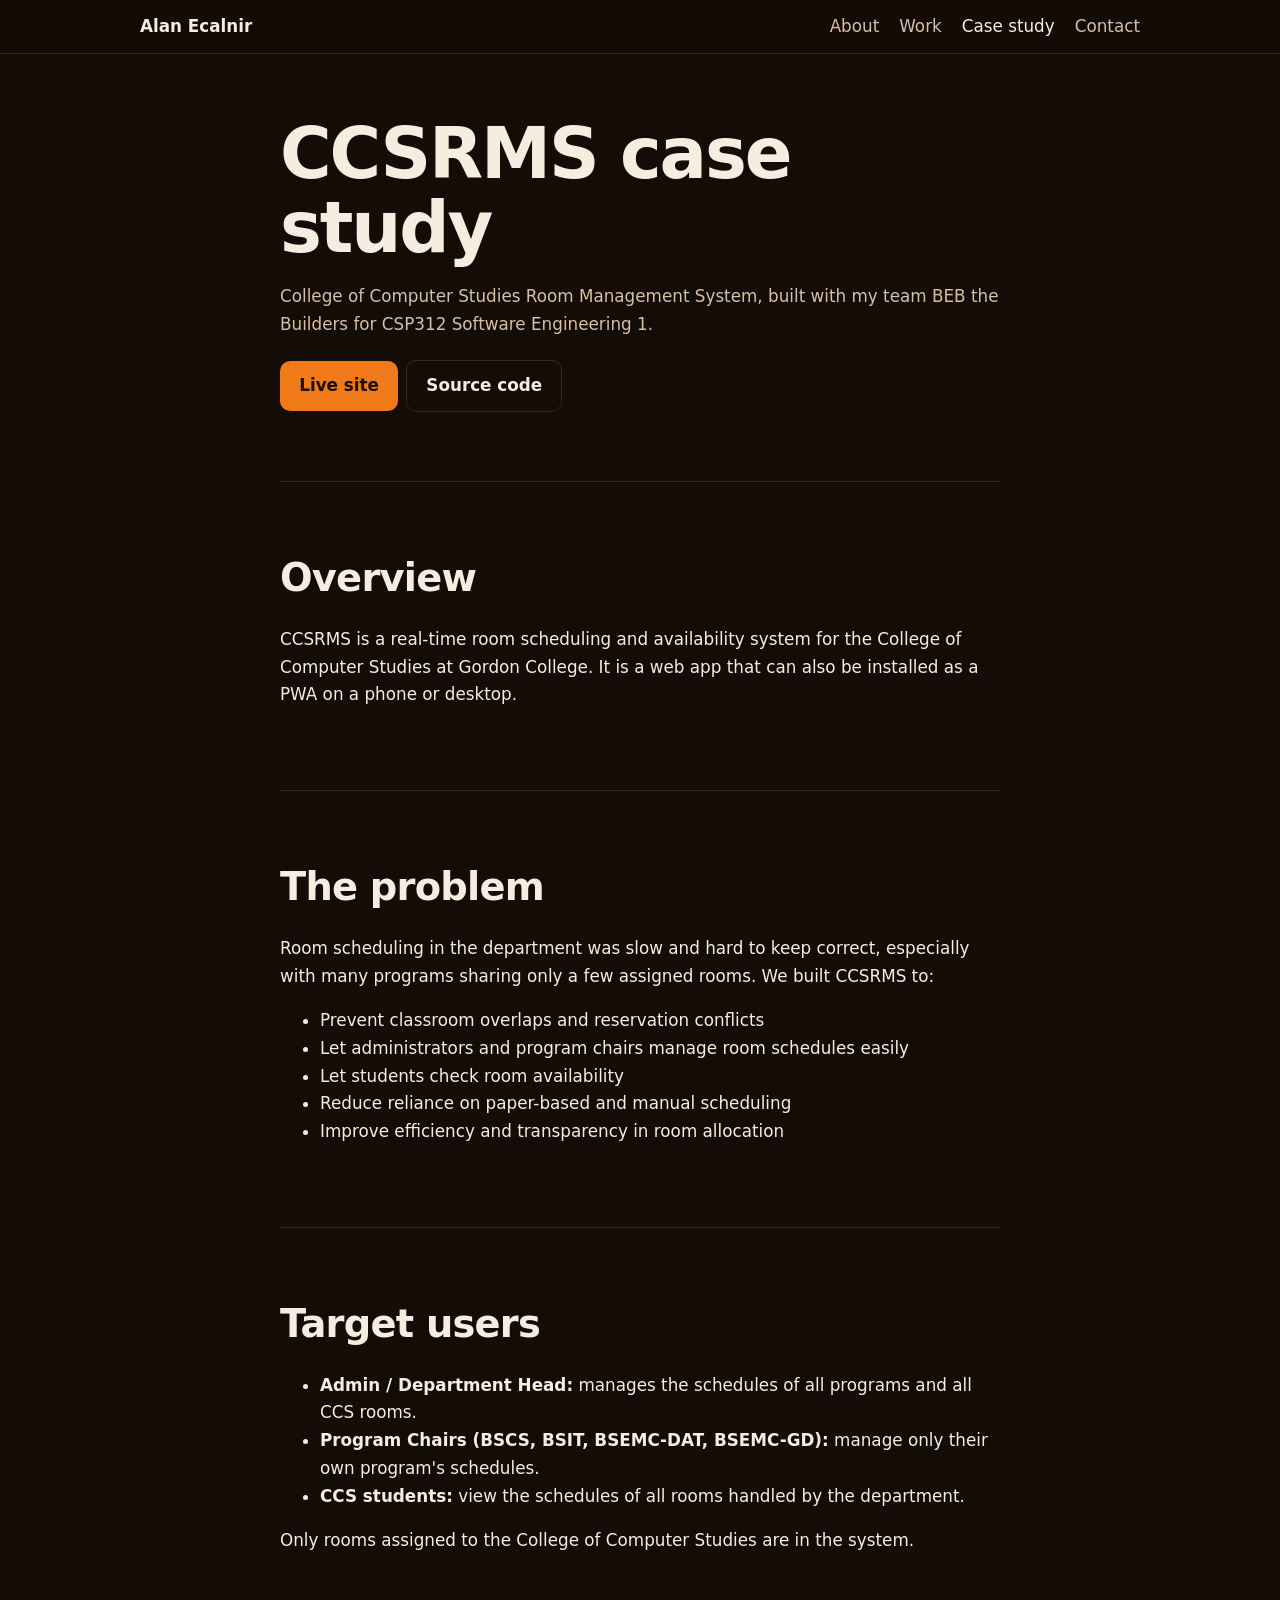
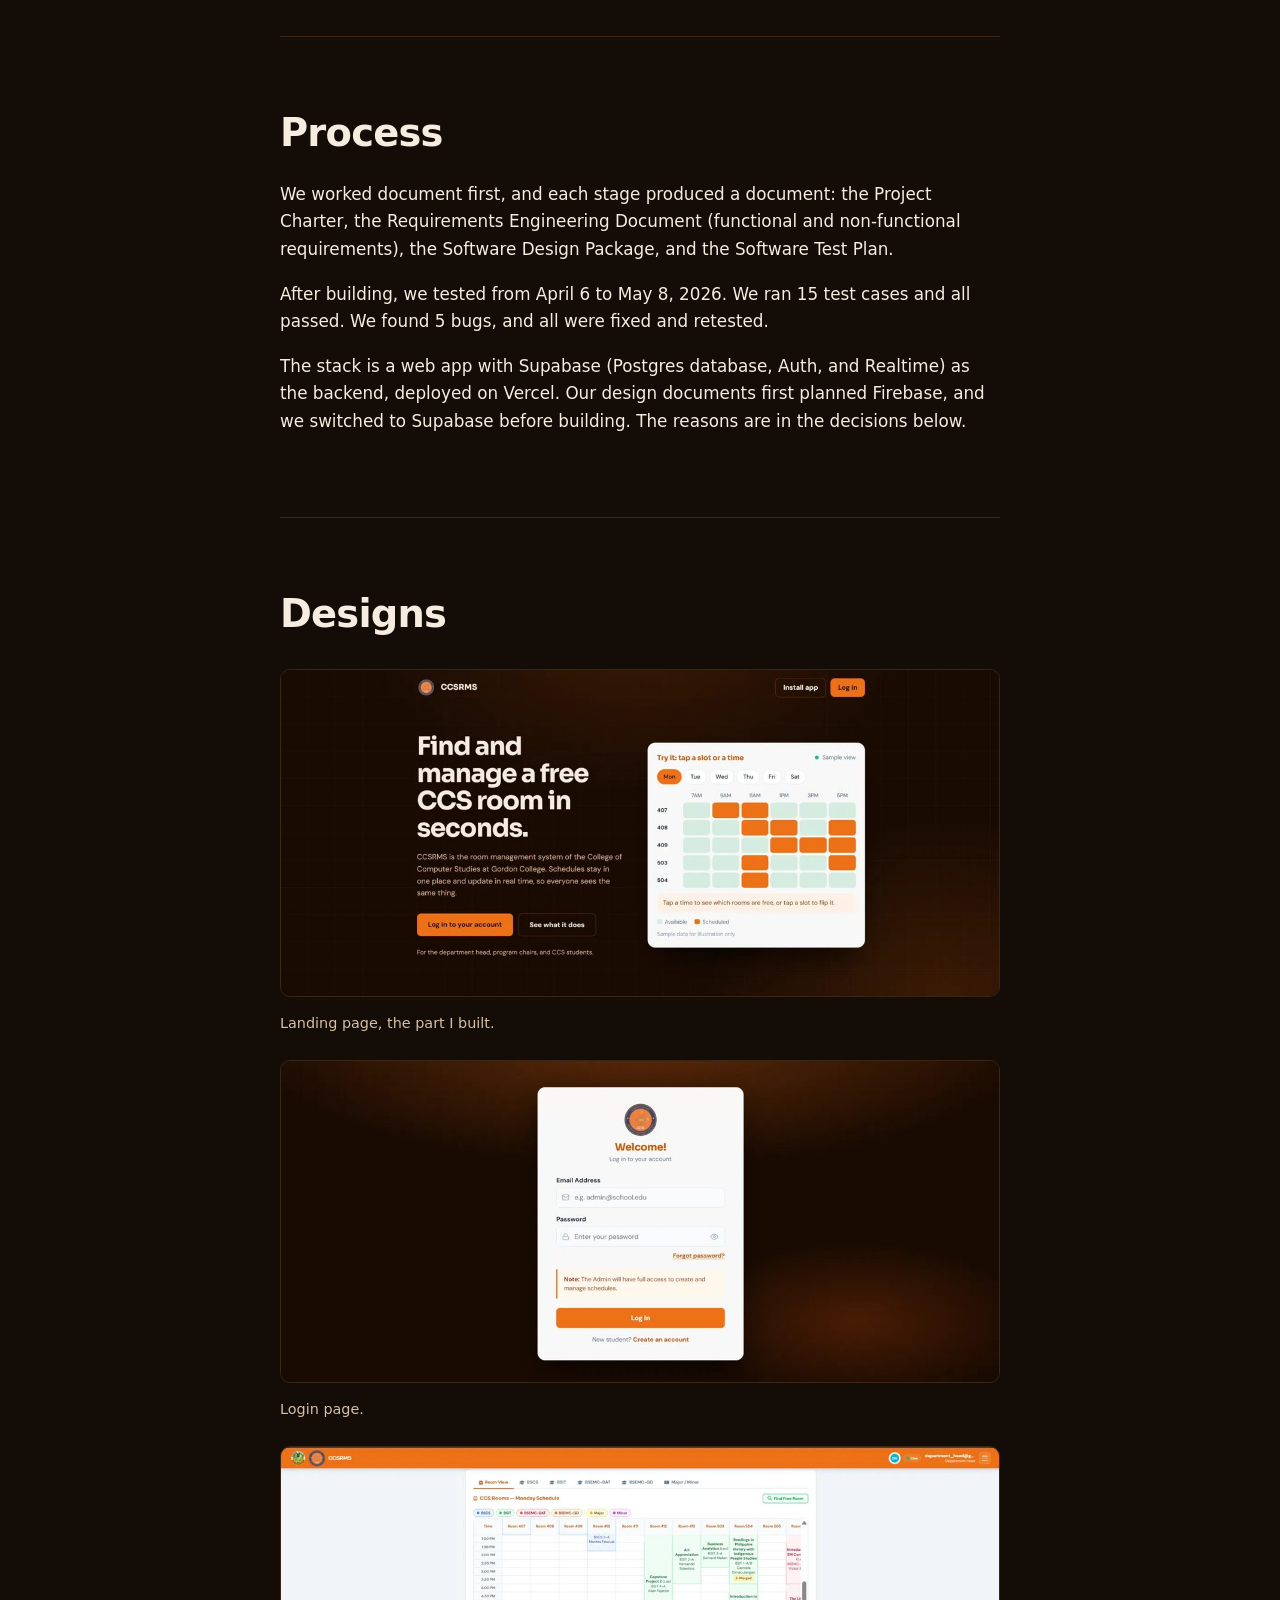
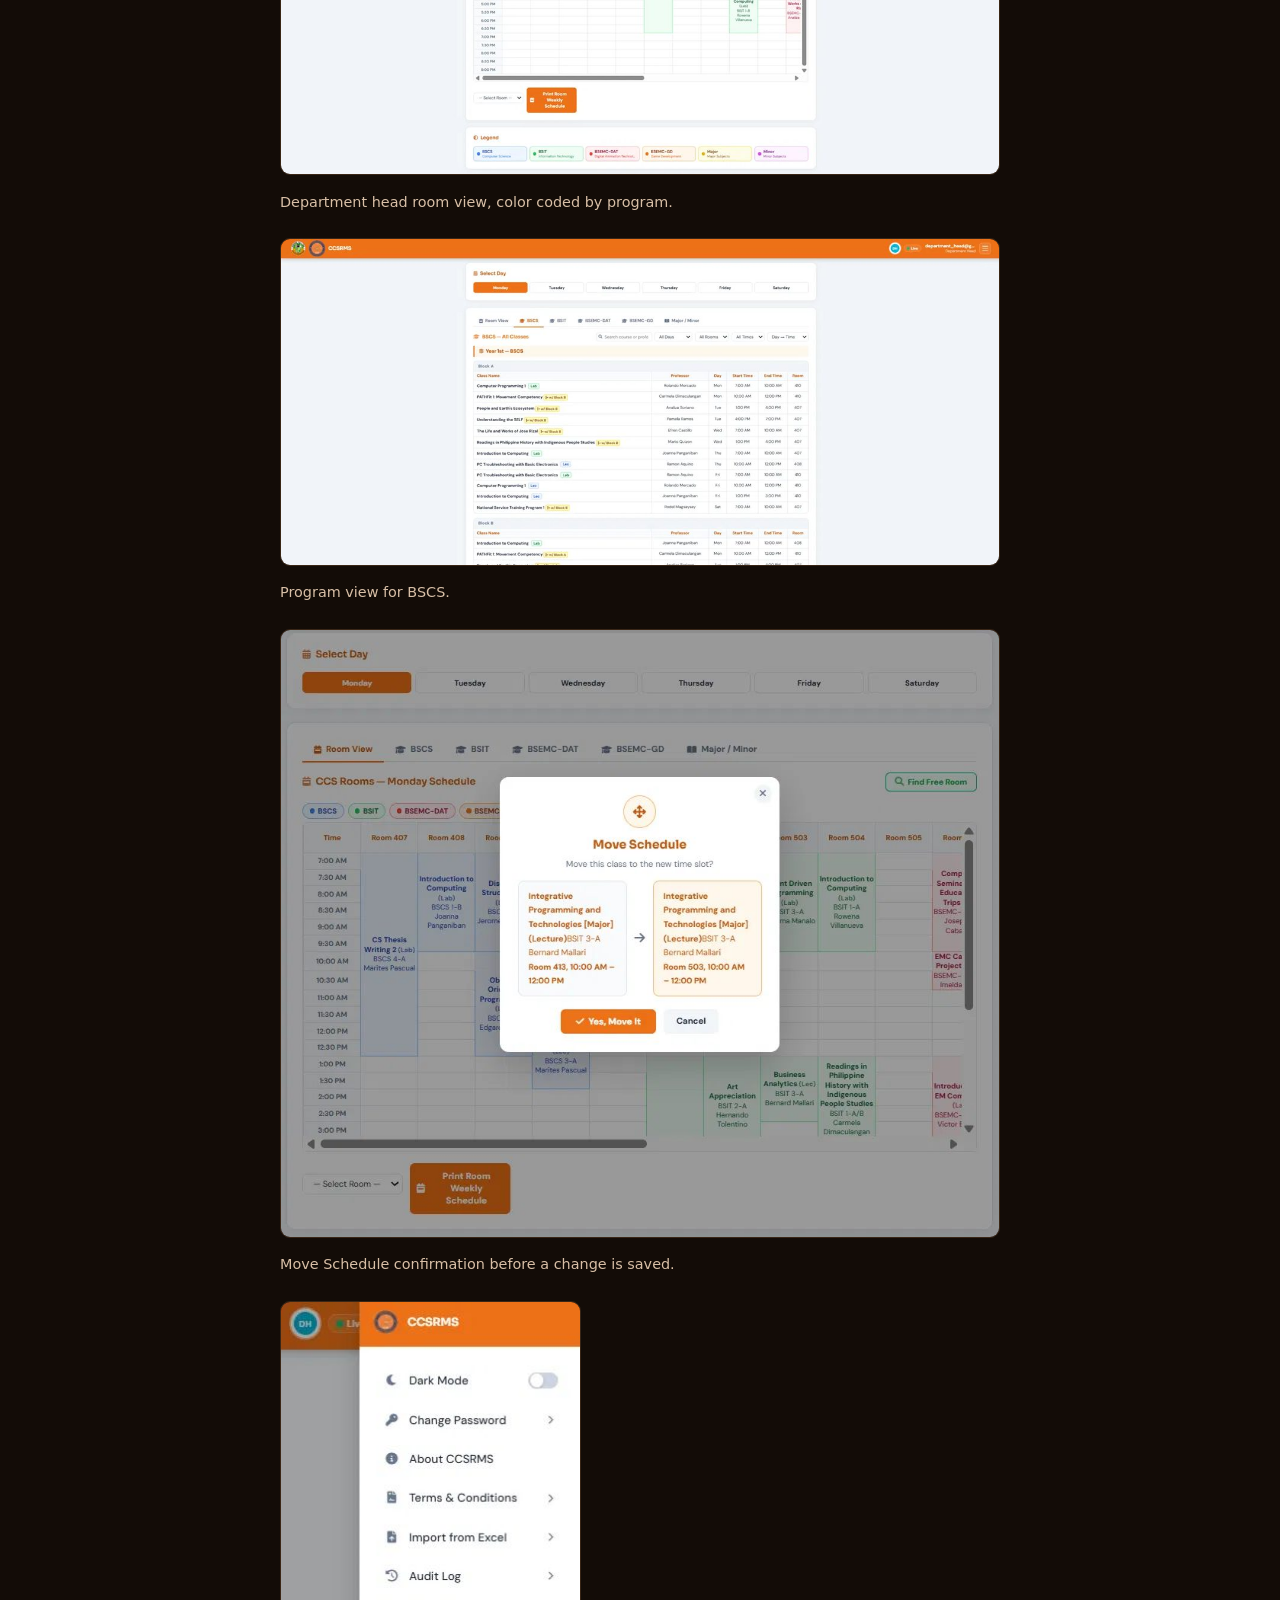
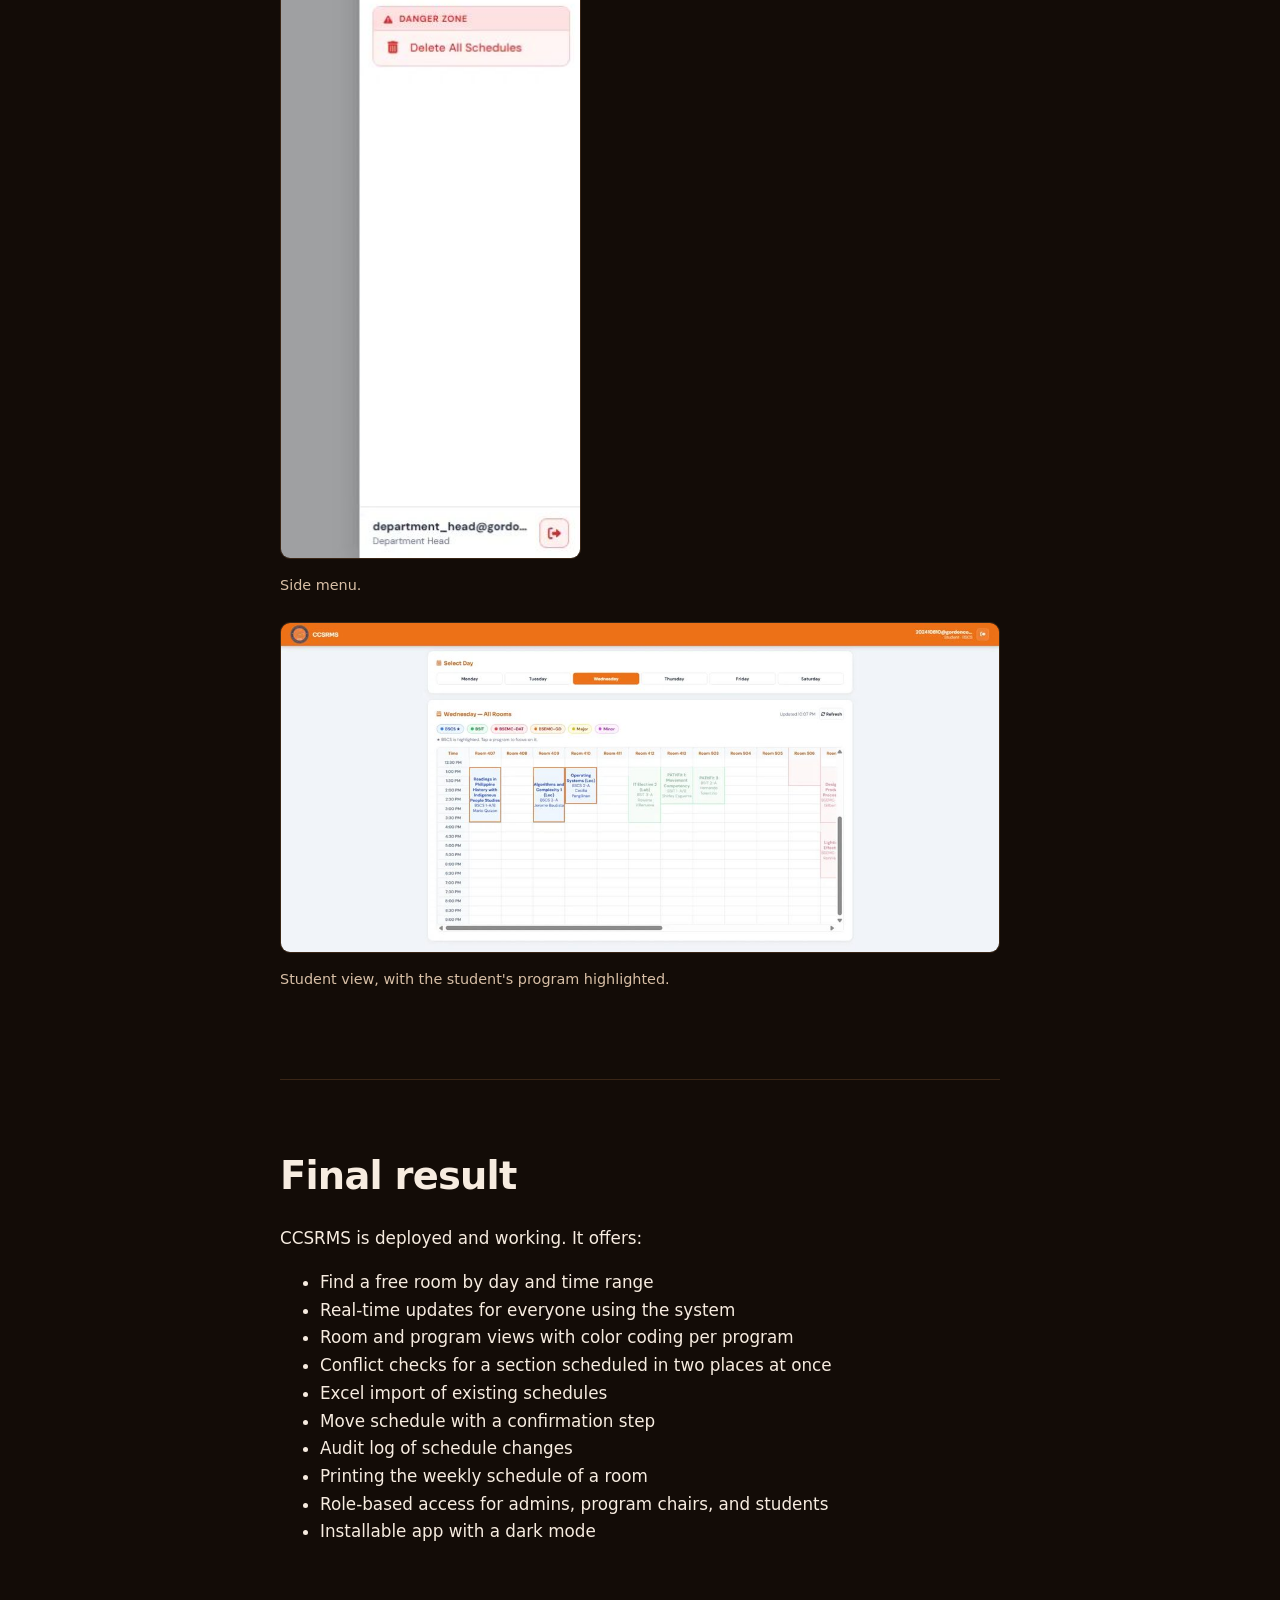
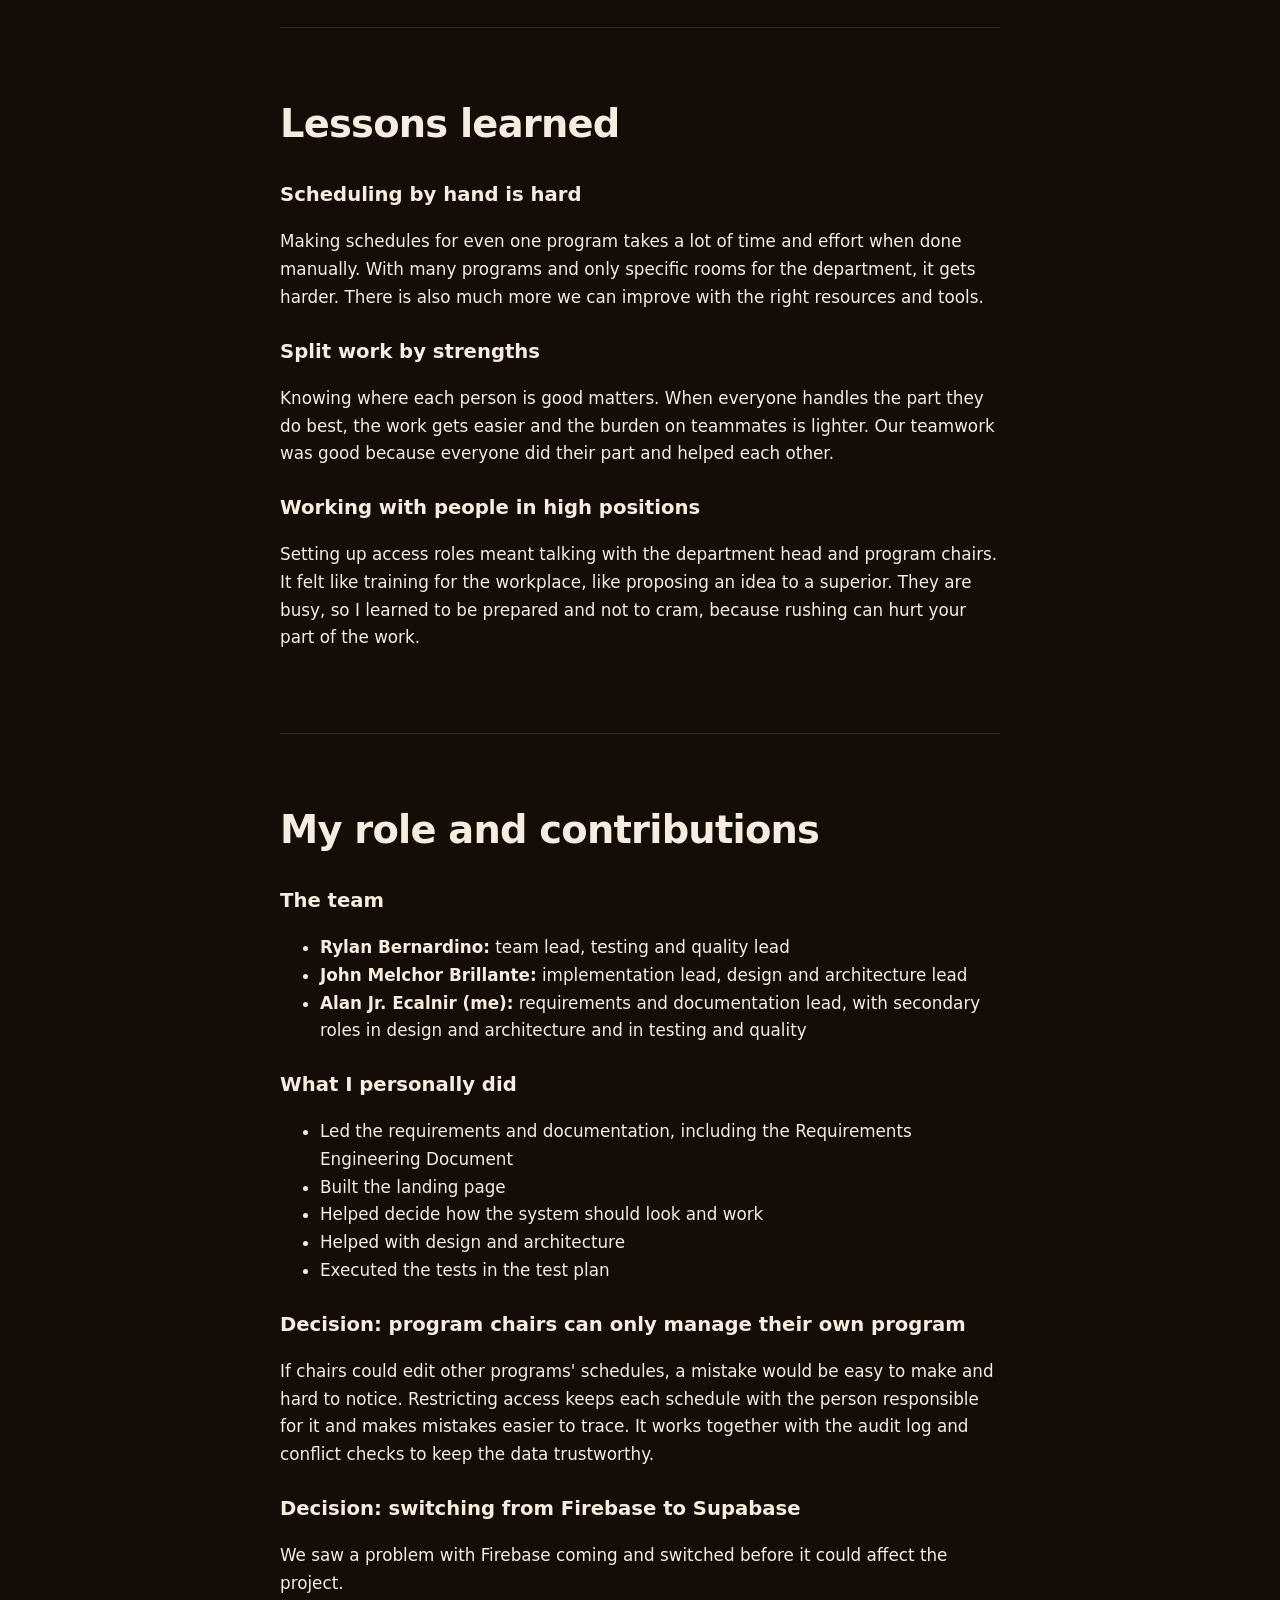
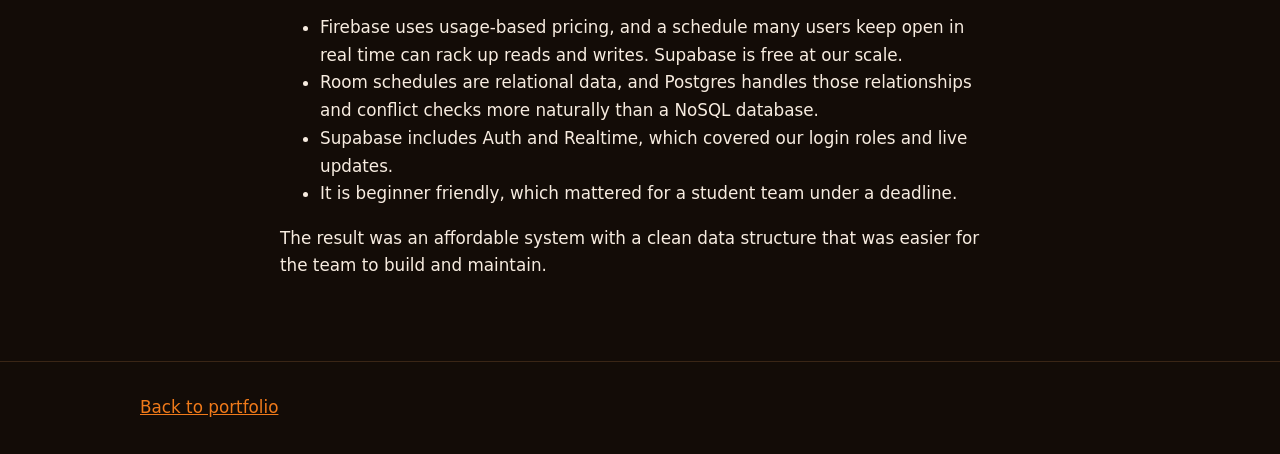
==== case-study.html @ eff13c9c "Initial portfolio" ====
<!DOCTYPE html>
<html lang="en"><head><meta charset="utf-8"><meta name="viewport" content="width=device-width,initial-scale=1">
<title>CCSRMS Case Study | Alan Jr. Ecalnir</title>
<meta name="description" content="Case study of CCSRMS, a room scheduling system for the College of Computer Studies at Gordon College.">
<link rel="stylesheet" href="style.css"></head><body>
<a class="skip" href="#main">Skip to content</a>
<header><div class="wrap"><nav aria-label="Main"><a class="logo" href="index.html">Alan Ecalnir</a>
<a href="index.html#about">About</a><a href="index.html#work">Work</a><a href="case-study.html" aria-current="page">Case study</a><a href="index.html#contact">Contact</a></nav></div></header>
<main id="main"><div class="wrap narrow">
<section style="border:0"><h1>CCSRMS case study</h1>
<p class="muted">College of Computer Studies Room Management System, built with my team BEB the Builders for CSP312 Software Engineering 1.</p>
<a class="btn" href="https://ccsrms.vercel.app">Live site</a><a class="btn alt" href="https://github.com/BEB-THE-BUILDERS/CCSRMS">Source code</a></section>

<section><h2>Overview</h2><p>CCSRMS is a real-time room scheduling and availability system for the College of Computer Studies at Gordon College. It is a web app that can also be installed as a PWA on a phone or desktop.</p></section>

<section><h2>The problem</h2><p>Room scheduling in the department was slow and hard to keep correct, especially with many programs sharing only a few assigned rooms. We built CCSRMS to:</p>
<ul><li>Prevent classroom overlaps and reservation conflicts</li><li>Let administrators and program chairs manage room schedules easily</li><li>Let students check room availability</li><li>Reduce reliance on paper-based and manual scheduling</li><li>Improve efficiency and transparency in room allocation</li></ul></section>

<section><h2>Target users</h2><ul><li><strong>Admin / Department Head:</strong> manages the schedules of all programs and all CCS rooms.</li><li><strong>Program Chairs (BSCS, BSIT, BSEMC-DAT, BSEMC-GD):</strong> manage only their own program's schedules.</li><li><strong>CCS students:</strong> view the schedules of all rooms handled by the department.</li></ul>
<p>Only rooms assigned to the College of Computer Studies are in the system.</p></section>

<section><h2>Process</h2><p>We worked document first, and each stage produced a document: the Project Charter, the Requirements Engineering Document (functional and non-functional requirements), the Software Design Package, and the Software Test Plan.</p>
<p>After building, we tested from April 6 to May 8, 2026. We ran 15 test cases and all passed. We found 5 bugs, and all were fixed and retested.</p>
<p>The stack is a web app with Supabase (Postgres database, Auth, and Realtime) as the backend, deployed on Vercel. Our design documents first planned Firebase, and we switched to Supabase before building. The reasons are in the decisions below.</p></section>

<section><h2>Designs</h2>
<figure><img src="assets/landing.jpg" alt="CCSRMS landing page with the headline Find and manage a free CCS room in seconds and a sample schedule grid" width="1200" height="540"><figcaption>Landing page, the part I built.</figcaption></figure>
<figure><img src="assets/login.jpg" alt="Login card with email and password fields and a note about admin access" width="1200" height="540"><figcaption>Login page.</figcaption></figure>
<figure><img src="assets/room-view.jpg" alt="Department head room view showing a Monday schedule grid by room with color-coded programs" width="1200" height="540"><figcaption>Department head room view, color coded by program.</figcaption></figure>
<figure><img src="assets/program-view.jpg" alt="BSCS program view listing classes by year and block with professor, day, time, and room" width="1200" height="540"><figcaption>Program view for BSCS.</figcaption></figure>
<figure><img src="assets/move-schedule.jpg" alt="Move Schedule confirmation dialog comparing the old and new room and time" width="942" height="797"><figcaption>Move Schedule confirmation before a change is saved.</figcaption></figure>
<figure><img src="assets/menu.jpg" alt="Side menu with dark mode, change password, import from Excel, audit log, and a danger zone" width="301" height="863"><figcaption>Side menu.</figcaption></figure>
<figure><img src="assets/student-view.jpg" alt="Student view showing all rooms on Wednesday with the student's own program highlighted" width="1200" height="540"><figcaption>Student view, with the student's program highlighted.</figcaption></figure></section>

<section><h2>Final result</h2><p>CCSRMS is deployed and working. It offers:</p>
<ul><li>Find a free room by day and time range</li><li>Real-time updates for everyone using the system</li><li>Room and program views with color coding per program</li><li>Conflict checks for a section scheduled in two places at once</li><li>Excel import of existing schedules</li><li>Move schedule with a confirmation step</li><li>Audit log of schedule changes</li><li>Printing the weekly schedule of a room</li><li>Role-based access for admins, program chairs, and students</li><li>Installable app with a dark mode</li></ul></section>

<section><h2>Lessons learned</h2>
<h3>Scheduling by hand is hard</h3><p>Making schedules for even one program takes a lot of time and effort when done manually. With many programs and only specific rooms for the department, it gets harder. There is also much more we can improve with the right resources and tools.</p>
<h3>Split work by strengths</h3><p>Knowing where each person is good matters. When everyone handles the part they do best, the work gets easier and the burden on teammates is lighter. Our teamwork was good because everyone did their part and helped each other.</p>
<h3>Working with people in high positions</h3><p>Setting up access roles meant talking with the department head and program chairs. It felt like training for the workplace, like proposing an idea to a superior. They are busy, so I learned to be prepared and not to cram, because rushing can hurt your part of the work.</p></section>

<section><h2>My role and contributions</h2>
<h3>The team</h3><ul><li><strong>Rylan Bernardino:</strong> team lead, testing and quality lead</li><li><strong>John Melchor Brillante:</strong> implementation lead, design and architecture lead</li><li><strong>Alan Jr. Ecalnir (me):</strong> requirements and documentation lead, with secondary roles in design and architecture and in testing and quality</li></ul>
<h3>What I personally did</h3><ul><li>Led the requirements and documentation, including the Requirements Engineering Document</li><li>Built the landing page</li><li>Helped decide how the system should look and work</li><li>Helped with design and architecture</li><li>Executed the tests in the test plan</li></ul>
<h3>Decision: program chairs can only manage their own program</h3><p>If chairs could edit other programs' schedules, a mistake would be easy to make and hard to notice. Restricting access keeps each schedule with the person responsible for it and makes mistakes easier to trace. It works together with the audit log and conflict checks to keep the data trustworthy.</p>
<h3>Decision: switching from Firebase to Supabase</h3><p>We saw a problem with Firebase coming and switched before it could affect the project.</p>
<ul><li>Firebase uses usage-based pricing, and a schedule many users keep open in real time can rack up reads and writes. Supabase is free at our scale.</li><li>Room schedules are relational data, and Postgres handles those relationships and conflict checks more naturally than a NoSQL database.</li><li>Supabase includes Auth and Realtime, which covered our login roles and live updates.</li><li>It is beginner friendly, which mattered for a student team under a deadline.</li></ul>
<p>The result was an affordable system with a clean data structure that was easier for the team to build and maintain.</p></section>
</div></main>
<footer><div class="wrap"><a href="index.html">Back to portfolio</a></div></footer>
</body></html>
---- style.css ----
:root{--bg:#130c07;--panel:#1f140c;--ink:#f7ece0;--mut:#d8bfa6;--acc:#f07a1a;--line:#3a2616}
*{box-sizing:border-box}html{scroll-behavior:smooth;color-scheme:dark}
body{margin:0;background:var(--bg);color:var(--ink);font:1.05rem/1.65 system-ui,"Segoe UI",sans-serif}
a{color:var(--acc)}img{max-width:100%;height:auto}
:focus-visible{outline:3px solid #ffd2a1;outline-offset:3px}
.skip{position:absolute;left:-999px}.skip:focus{left:1rem;top:1rem;background:#fff;color:#000;padding:.5rem 1rem;z-index:9}
.wrap{max-width:1040px;margin:auto;padding:0 1.25rem}
header{position:sticky;top:0;background:#130c07ee;border-bottom:1px solid var(--line);z-index:5}
nav{display:flex;gap:1.25rem;flex-wrap:wrap;align-items:center;padding:.8rem 0}
nav .logo{font-weight:800;margin-right:auto;color:var(--ink);text-decoration:none}
nav a{color:var(--mut);text-decoration:none}nav a:hover,nav a[aria-current]{color:var(--ink)}
h1{font-size:clamp(2.4rem,7vw,4.4rem);line-height:1.05;letter-spacing:-.03em;margin:0 0 1rem}
h2{font-size:clamp(1.7rem,4vw,2.4rem);letter-spacing:-.02em;margin:0 0 1rem}h3{margin:1.5rem 0 .4rem}
section{padding:4rem 0;border-top:1px solid var(--line)}
.hero{display:grid;grid-template-columns:1.1fr .9fr;gap:2rem;align-items:center;min-height:80vh;border:0}
.type{font:1.15rem ui-monospace,Consolas,monospace;color:var(--acc);min-height:1.8em}
.btn{display:inline-block;padding:.7rem 1.2rem;border-radius:10px;background:var(--acc);color:#1a0d02;font-weight:700;text-decoration:none;margin:.3rem .5rem .3rem 0}
.btn.alt{background:none;border:1px solid var(--line);color:var(--ink)}
.stage{perspective:900px;height:340px;display:grid;place-items:center;touch-action:none;cursor:grab;border-radius:14px}
.pc{position:relative;width:200px;height:160px;transform-style:preserve-3d;transform:rotateX(-12deg) rotateY(25deg)}
.pc div{position:absolute;display:grid;place-items:center;border:2px solid #5a3a22;background:#2b1b10;color:var(--acc);font:700 .8rem ui-monospace,monospace;text-align:center}
.f{width:200px;height:160px;transform:translateZ(70px);background:#0d0703!important;font-size:.95rem!important;box-shadow:inset 0 0 30px #f07a1a55}
.b{width:200px;height:160px;transform:rotateY(180deg) translateZ(70px)}
.l,.r{width:140px;height:160px;left:30px}.l{transform:rotateY(-90deg) translateZ(100px)}.r{transform:rotateY(90deg) translateZ(100px)}
.t,.u{width:200px;height:140px;top:10px}.t{transform:rotateX(90deg) translateZ(80px)}.u{transform:rotateX(-90deg) translateZ(80px)}
.about{display:grid;grid-template-columns:300px 1fr;gap:2rem}
.photo{width:100%;aspect-ratio:1;object-fit:cover;border-radius:14px;border:1px solid var(--line)}
dl{margin:1rem 0}dt{color:var(--mut);font-size:.9rem}dd{margin:0 0 .7rem}
.chips{list-style:none;display:flex;flex-wrap:wrap;gap:.5rem;padding:0}
.chips li{border:1px solid var(--line);border-radius:8px;padding:.2rem .7rem;background:var(--panel)}
.grid{display:grid;gap:1.25rem;grid-template-columns:repeat(auto-fit,minmax(280px,1fr))}
.card{background:var(--panel);border:1px solid var(--line);border-radius:14px;padding:1.25rem}
.card.big{grid-column:1/-1}.card.big img{border-radius:10px;margin-bottom:1rem}
figure{margin:1.5rem 0}figure img{border-radius:10px;border:1px solid var(--line)}figcaption{color:var(--mut);font-size:.9rem;margin-top:.4rem}
.narrow{max-width:760px}.muted{color:var(--mut)}footer{padding:2rem 0;border-top:1px solid var(--line);color:var(--mut)}
@media(max-width:760px){.hero,.about{grid-template-columns:1fr;min-height:0}.stage{height:280px}}
@media(prefers-reduced-motion:reduce){html{scroll-behavior:auto}}
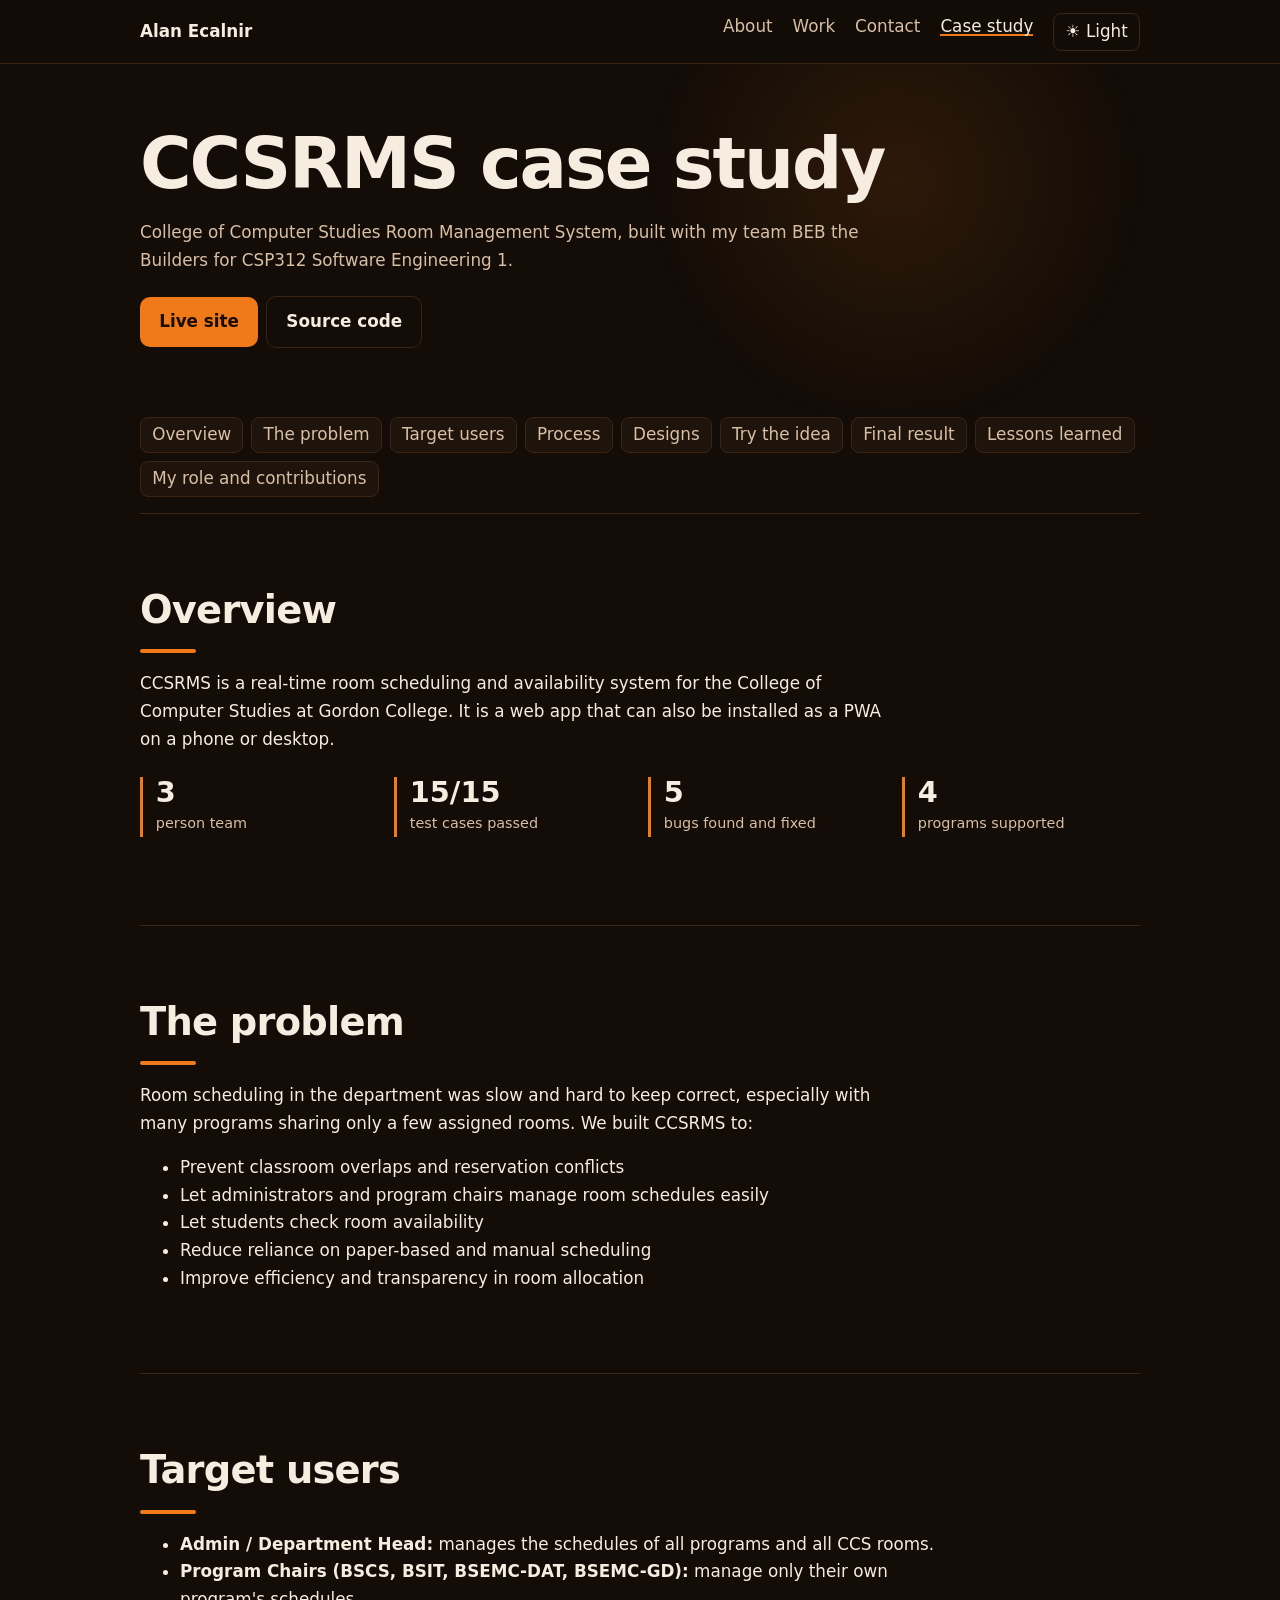
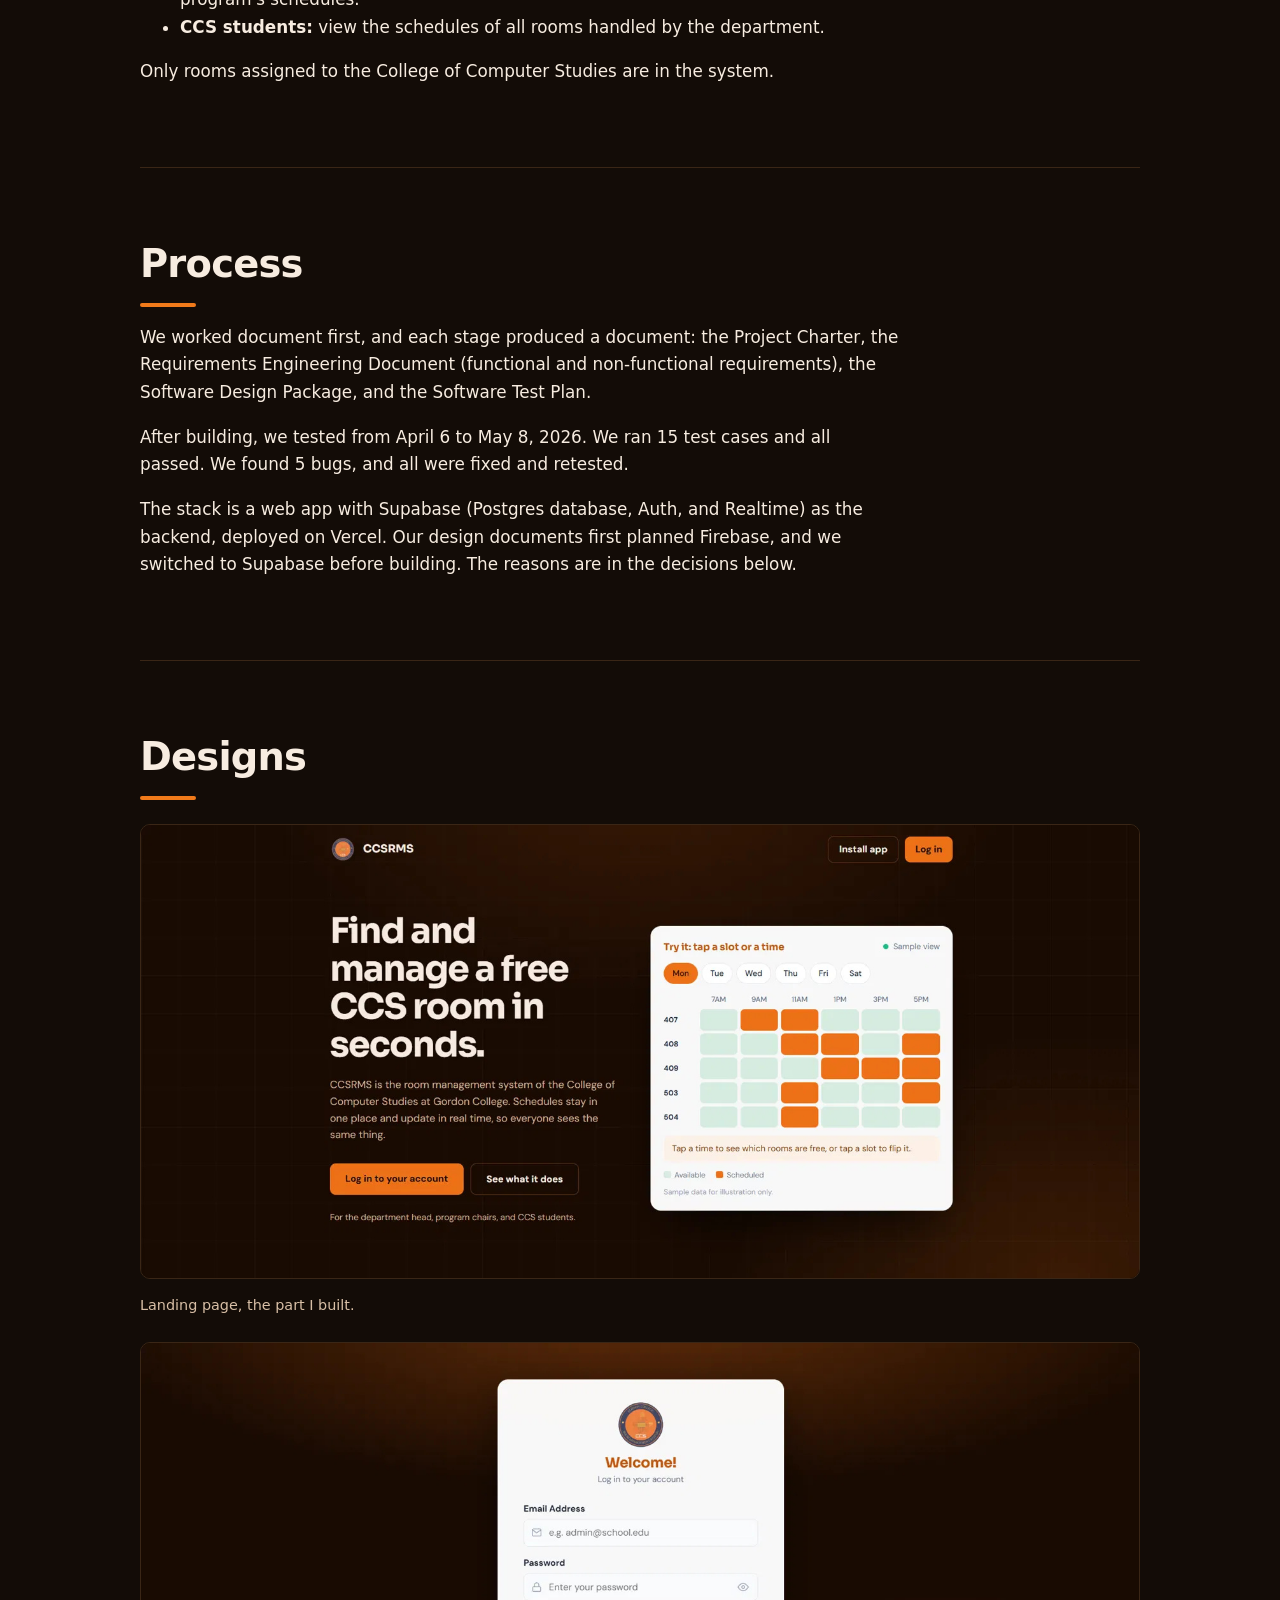
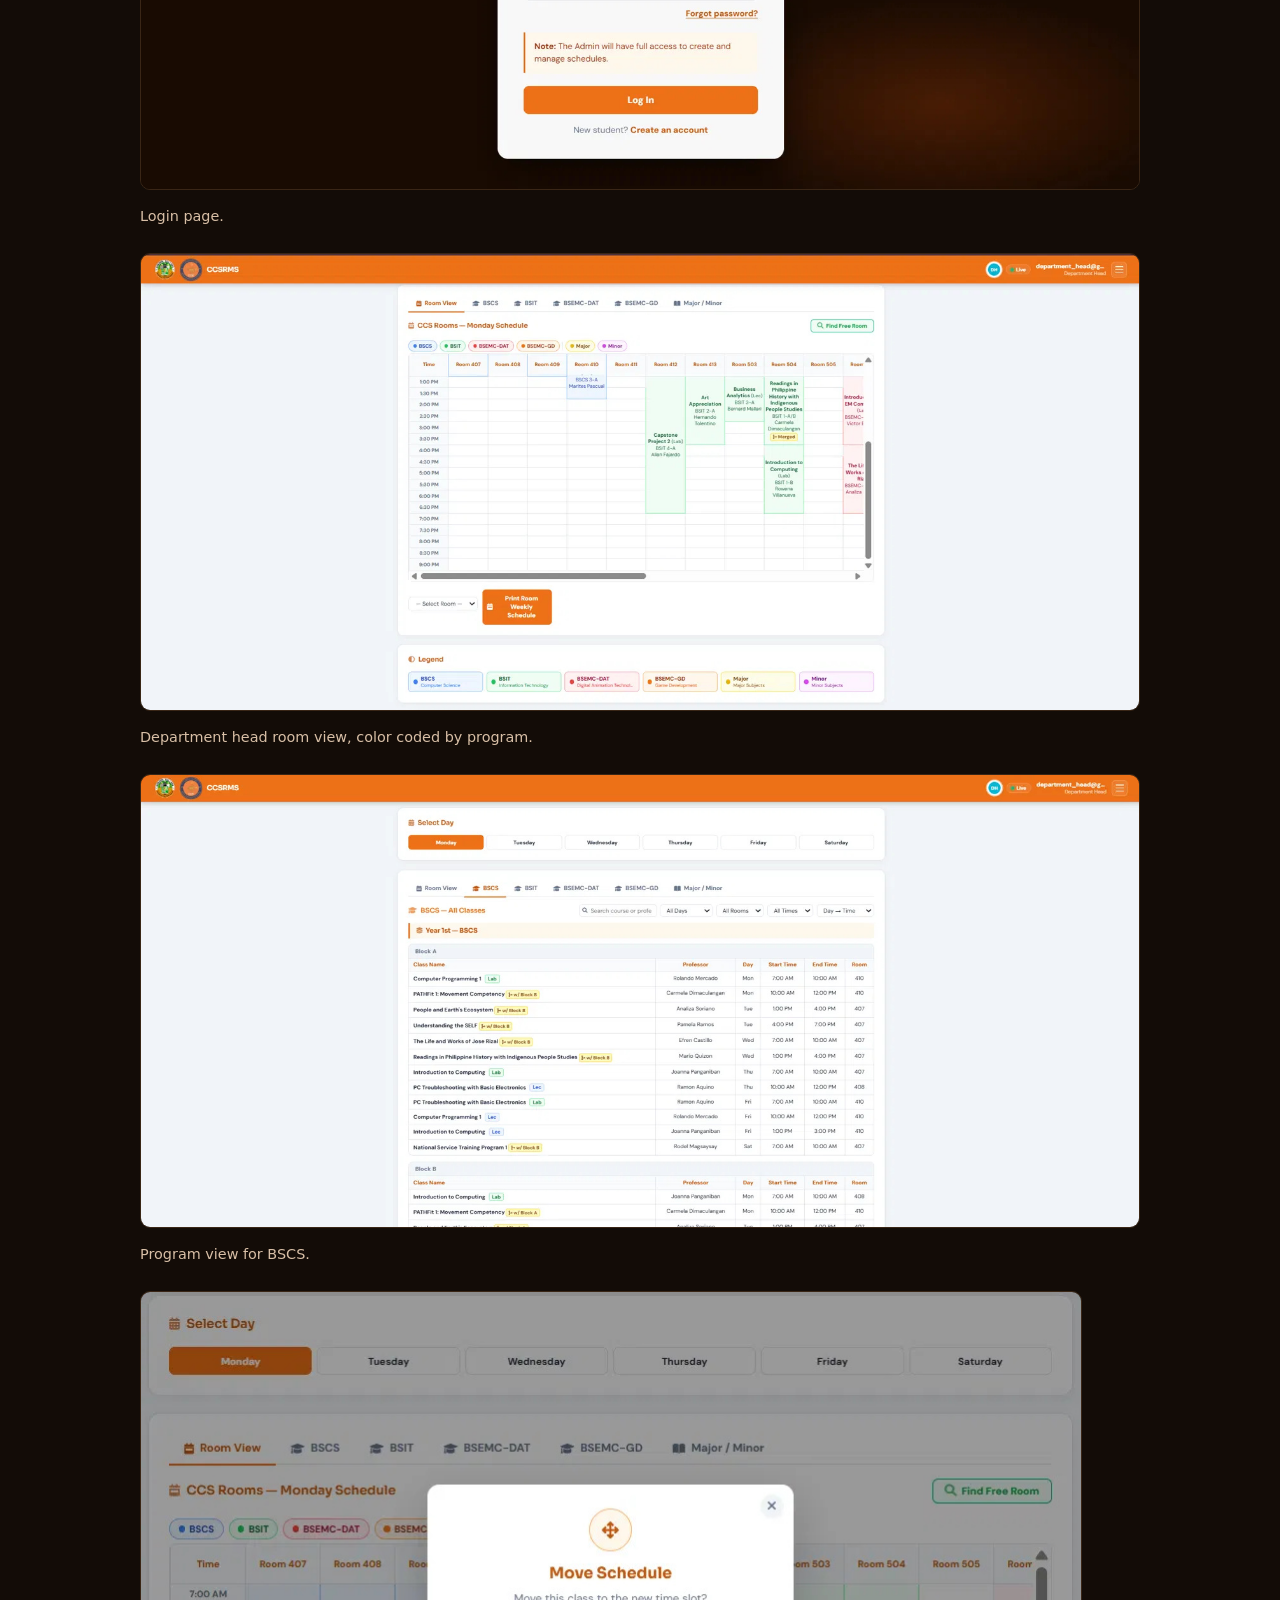
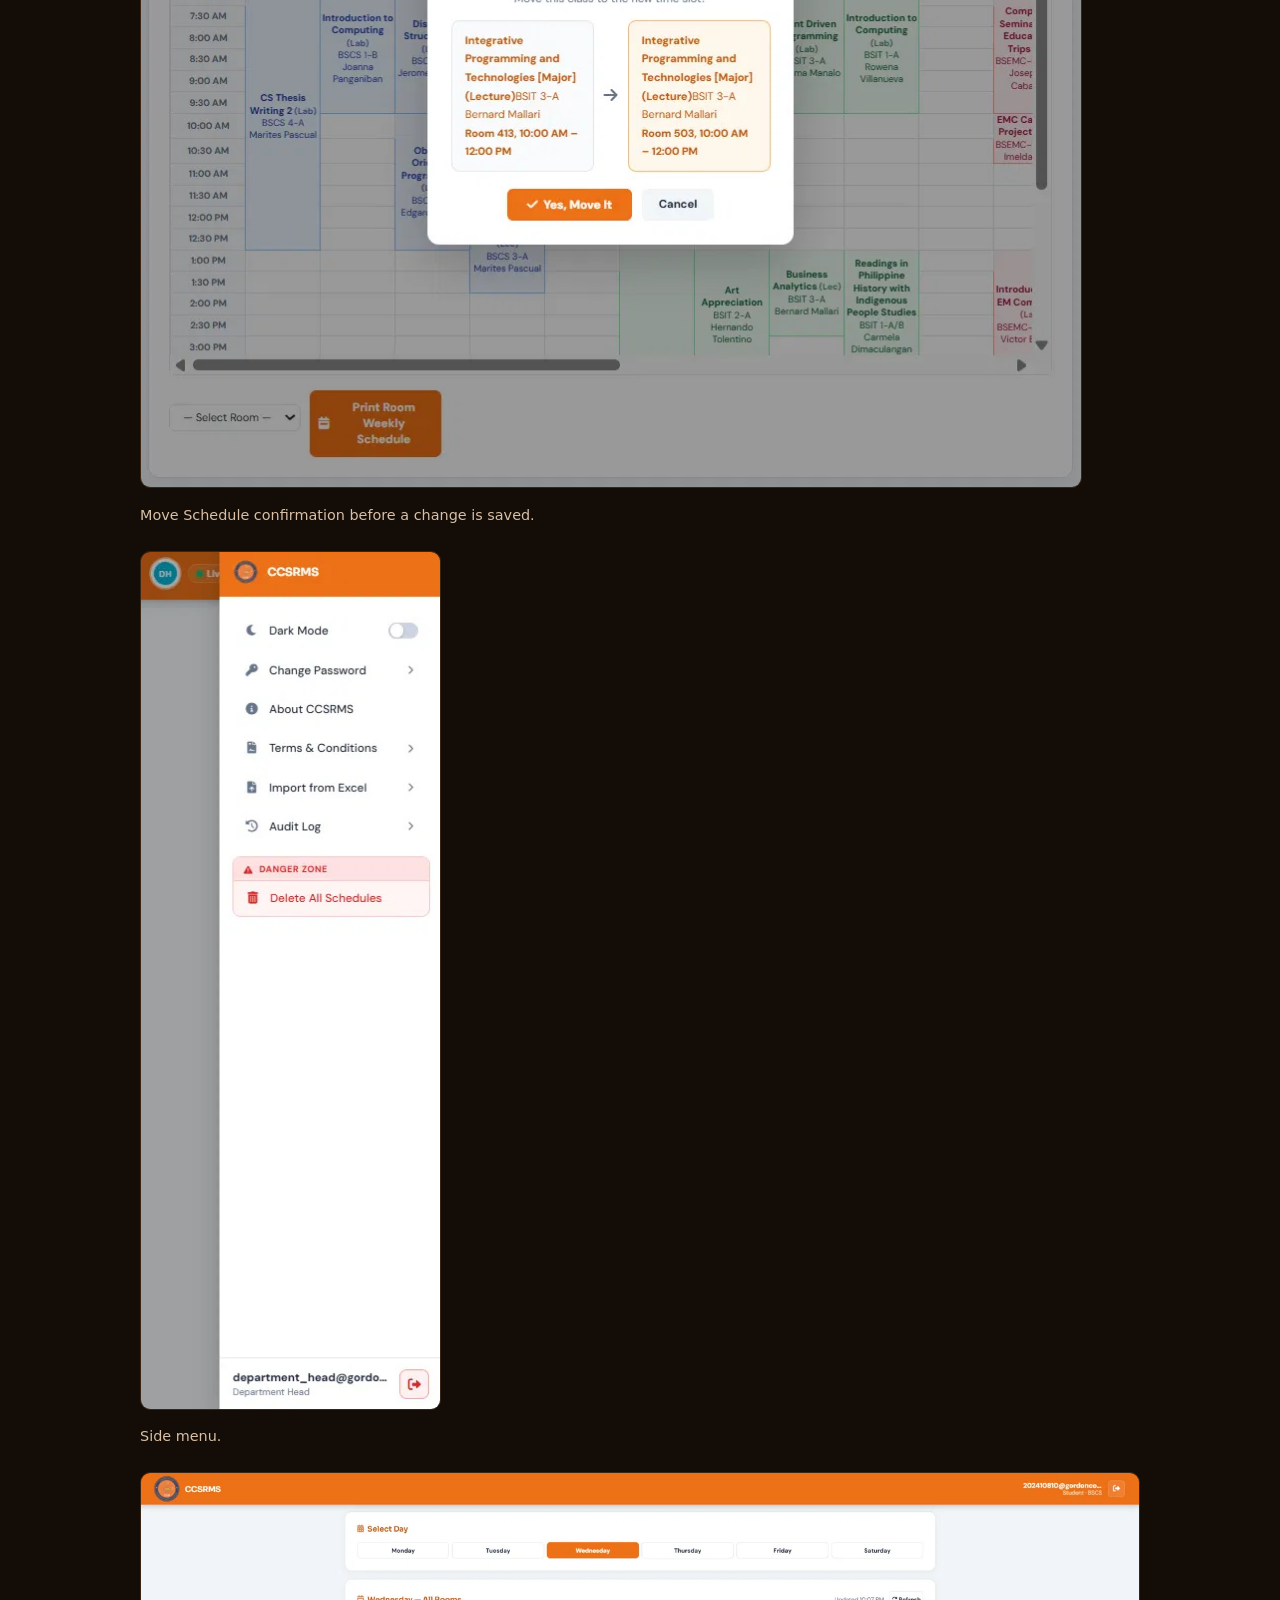
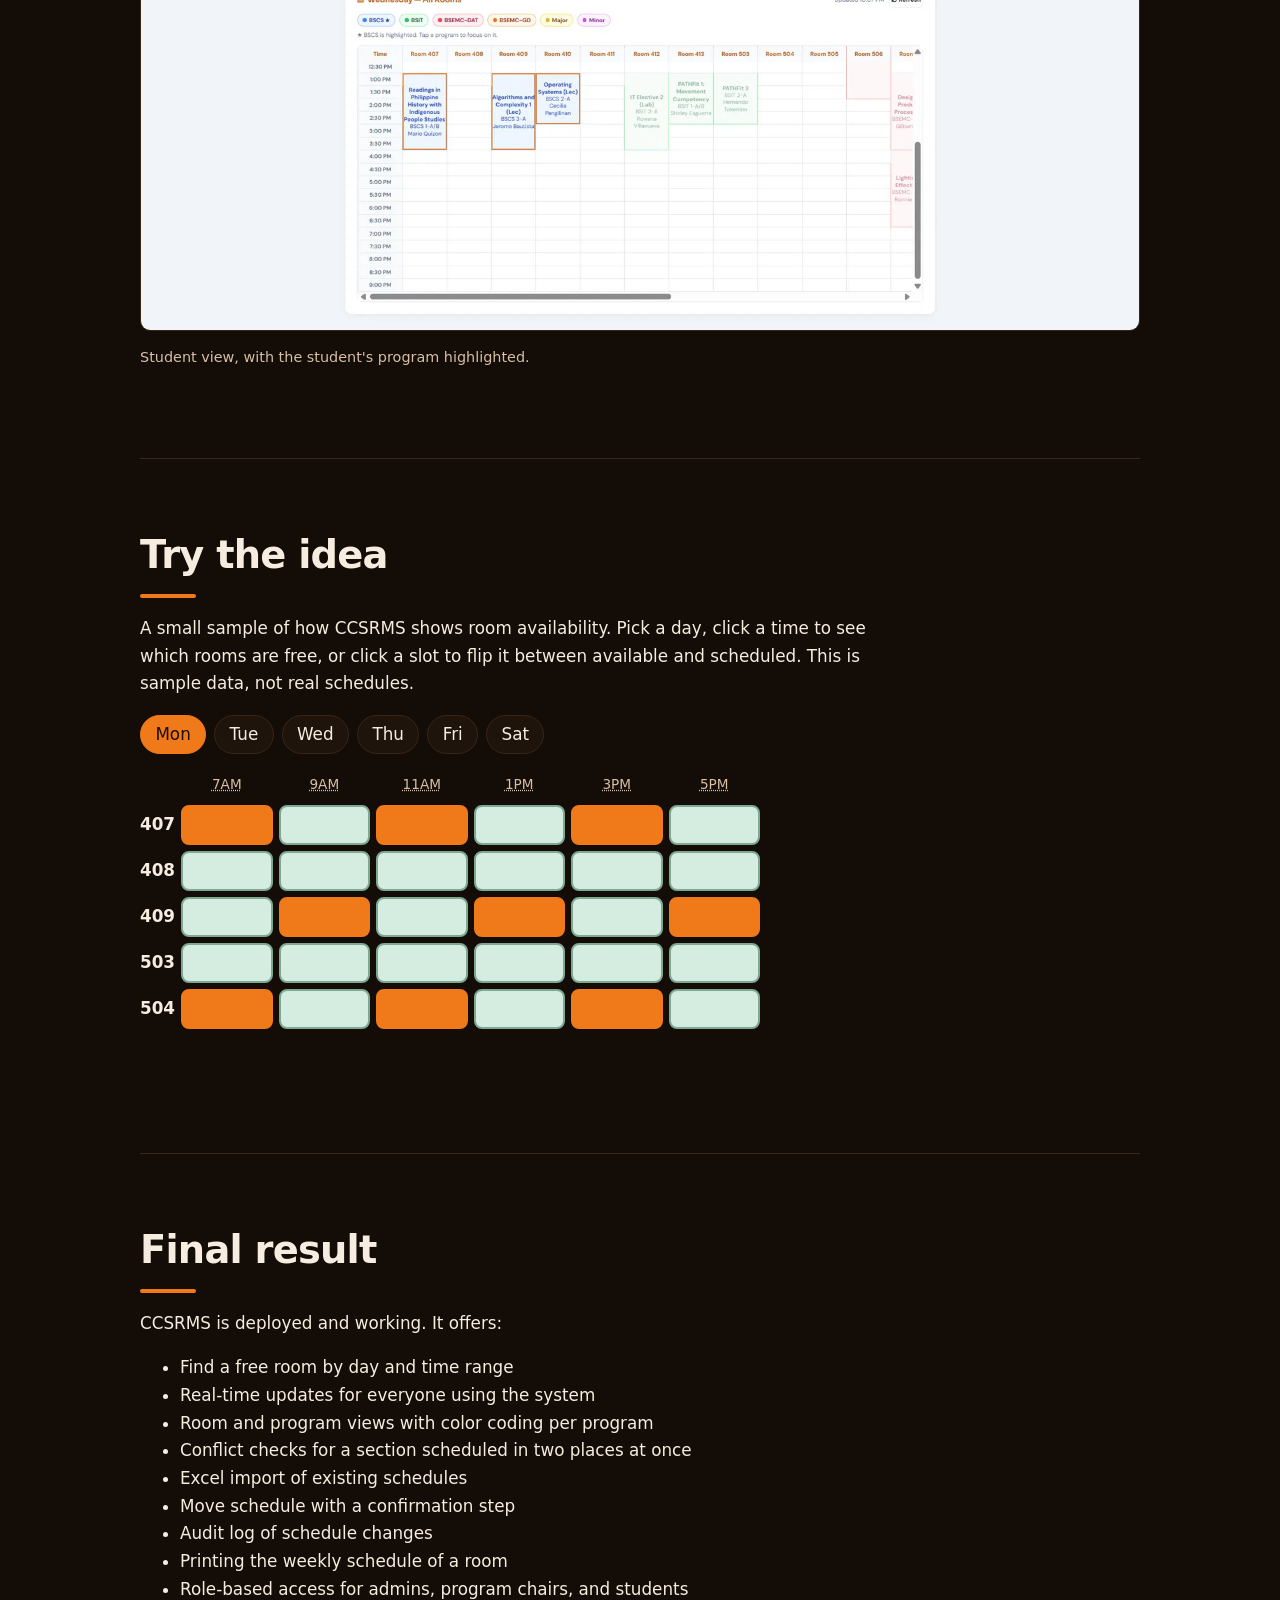
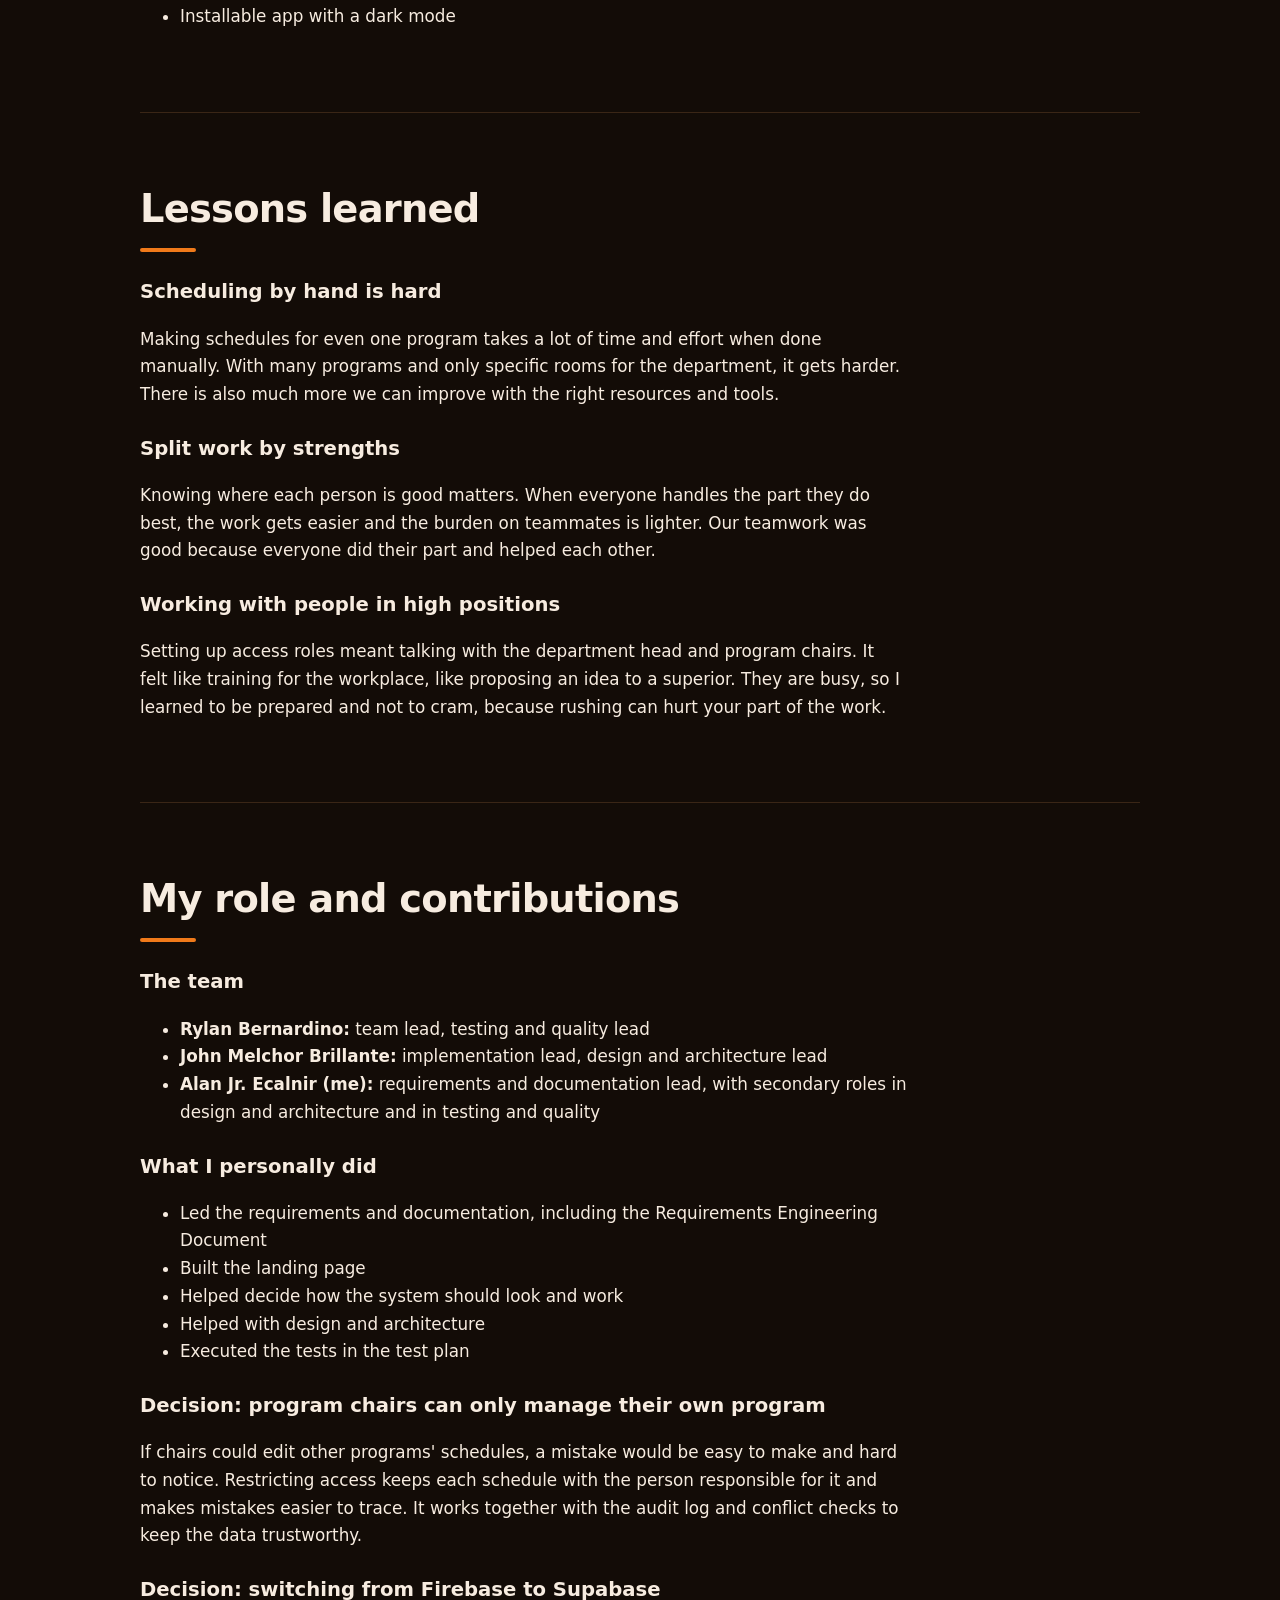
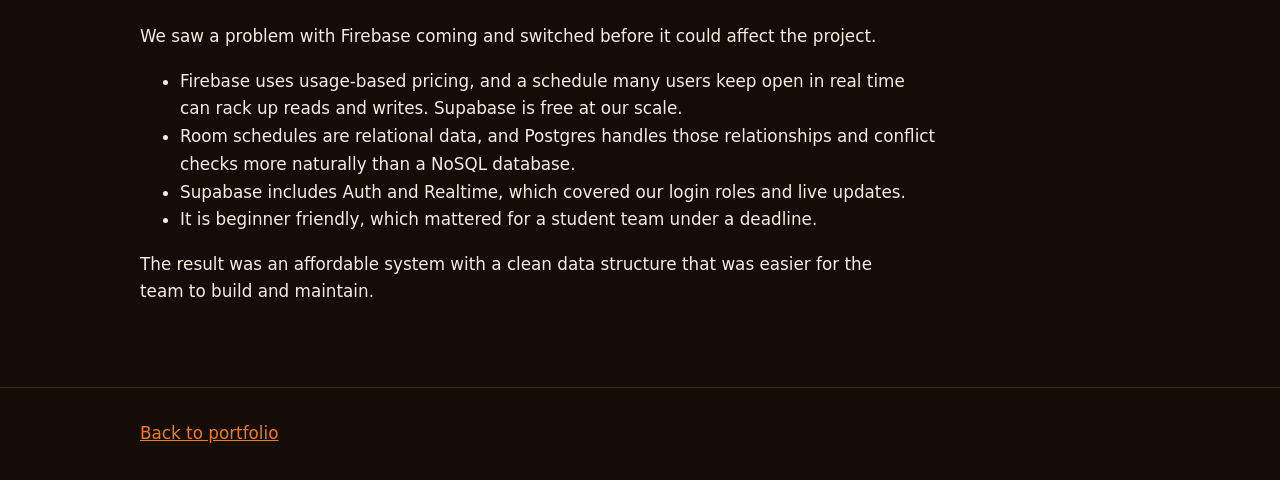
==== commit 88b6ae68: "Move Case study after Contact in the menu" ====
--- a/case-study.html
+++ b/case-study.html
@@ -1,52 +1,323 @@
-<!DOCTYPE html>
-<html lang="en"><head><meta charset="utf-8"><meta name="viewport" content="width=device-width,initial-scale=1">
-<title>CCSRMS Case Study | Alan Jr. Ecalnir</title>
-<meta name="description" content="Case study of CCSRMS, a room scheduling system for the College of Computer Studies at Gordon College.">
-<link rel="stylesheet" href="style.css"></head><body>
-<a class="skip" href="#main">Skip to content</a>
-<header><div class="wrap"><nav aria-label="Main"><a class="logo" href="index.html">Alan Ecalnir</a>
-<a href="index.html#about">About</a><a href="index.html#work">Work</a><a href="case-study.html" aria-current="page">Case study</a><a href="index.html#contact">Contact</a></nav></div></header>
-<main id="main"><div class="wrap narrow">
-<section style="border:0"><h1>CCSRMS case study</h1>
-<p class="muted">College of Computer Studies Room Management System, built with my team BEB the Builders for CSP312 Software Engineering 1.</p>
-<a class="btn" href="https://ccsrms.vercel.app">Live site</a><a class="btn alt" href="https://github.com/BEB-THE-BUILDERS/CCSRMS">Source code</a></section>
-
-<section><h2>Overview</h2><p>CCSRMS is a real-time room scheduling and availability system for the College of Computer Studies at Gordon College. It is a web app that can also be installed as a PWA on a phone or desktop.</p></section>
-
-<section><h2>The problem</h2><p>Room scheduling in the department was slow and hard to keep correct, especially with many programs sharing only a few assigned rooms. We built CCSRMS to:</p>
-<ul><li>Prevent classroom overlaps and reservation conflicts</li><li>Let administrators and program chairs manage room schedules easily</li><li>Let students check room availability</li><li>Reduce reliance on paper-based and manual scheduling</li><li>Improve efficiency and transparency in room allocation</li></ul></section>
-
-<section><h2>Target users</h2><ul><li><strong>Admin / Department Head:</strong> manages the schedules of all programs and all CCS rooms.</li><li><strong>Program Chairs (BSCS, BSIT, BSEMC-DAT, BSEMC-GD):</strong> manage only their own program's schedules.</li><li><strong>CCS students:</strong> view the schedules of all rooms handled by the department.</li></ul>
-<p>Only rooms assigned to the College of Computer Studies are in the system.</p></section>
-
-<section><h2>Process</h2><p>We worked document first, and each stage produced a document: the Project Charter, the Requirements Engineering Document (functional and non-functional requirements), the Software Design Package, and the Software Test Plan.</p>
-<p>After building, we tested from April 6 to May 8, 2026. We ran 15 test cases and all passed. We found 5 bugs, and all were fixed and retested.</p>
-<p>The stack is a web app with Supabase (Postgres database, Auth, and Realtime) as the backend, deployed on Vercel. Our design documents first planned Firebase, and we switched to Supabase before building. The reasons are in the decisions below.</p></section>
-
-<section><h2>Designs</h2>
-<figure><img src="assets/landing.jpg" alt="CCSRMS landing page with the headline Find and manage a free CCS room in seconds and a sample schedule grid" width="1200" height="540"><figcaption>Landing page, the part I built.</figcaption></figure>
-<figure><img src="assets/login.jpg" alt="Login card with email and password fields and a note about admin access" width="1200" height="540"><figcaption>Login page.</figcaption></figure>
-<figure><img src="assets/room-view.jpg" alt="Department head room view showing a Monday schedule grid by room with color-coded programs" width="1200" height="540"><figcaption>Department head room view, color coded by program.</figcaption></figure>
-<figure><img src="assets/program-view.jpg" alt="BSCS program view listing classes by year and block with professor, day, time, and room" width="1200" height="540"><figcaption>Program view for BSCS.</figcaption></figure>
-<figure><img src="assets/move-schedule.jpg" alt="Move Schedule confirmation dialog comparing the old and new room and time" width="942" height="797"><figcaption>Move Schedule confirmation before a change is saved.</figcaption></figure>
-<figure><img src="assets/menu.jpg" alt="Side menu with dark mode, change password, import from Excel, audit log, and a danger zone" width="301" height="863"><figcaption>Side menu.</figcaption></figure>
-<figure><img src="assets/student-view.jpg" alt="Student view showing all rooms on Wednesday with the student's own program highlighted" width="1200" height="540"><figcaption>Student view, with the student's program highlighted.</figcaption></figure></section>
-
-<section><h2>Final result</h2><p>CCSRMS is deployed and working. It offers:</p>
-<ul><li>Find a free room by day and time range</li><li>Real-time updates for everyone using the system</li><li>Room and program views with color coding per program</li><li>Conflict checks for a section scheduled in two places at once</li><li>Excel import of existing schedules</li><li>Move schedule with a confirmation step</li><li>Audit log of schedule changes</li><li>Printing the weekly schedule of a room</li><li>Role-based access for admins, program chairs, and students</li><li>Installable app with a dark mode</li></ul></section>
-
-<section><h2>Lessons learned</h2>
-<h3>Scheduling by hand is hard</h3><p>Making schedules for even one program takes a lot of time and effort when done manually. With many programs and only specific rooms for the department, it gets harder. There is also much more we can improve with the right resources and tools.</p>
-<h3>Split work by strengths</h3><p>Knowing where each person is good matters. When everyone handles the part they do best, the work gets easier and the burden on teammates is lighter. Our teamwork was good because everyone did their part and helped each other.</p>
-<h3>Working with people in high positions</h3><p>Setting up access roles meant talking with the department head and program chairs. It felt like training for the workplace, like proposing an idea to a superior. They are busy, so I learned to be prepared and not to cram, because rushing can hurt your part of the work.</p></section>
-
-<section><h2>My role and contributions</h2>
-<h3>The team</h3><ul><li><strong>Rylan Bernardino:</strong> team lead, testing and quality lead</li><li><strong>John Melchor Brillante:</strong> implementation lead, design and architecture lead</li><li><strong>Alan Jr. Ecalnir (me):</strong> requirements and documentation lead, with secondary roles in design and architecture and in testing and quality</li></ul>
-<h3>What I personally did</h3><ul><li>Led the requirements and documentation, including the Requirements Engineering Document</li><li>Built the landing page</li><li>Helped decide how the system should look and work</li><li>Helped with design and architecture</li><li>Executed the tests in the test plan</li></ul>
-<h3>Decision: program chairs can only manage their own program</h3><p>If chairs could edit other programs' schedules, a mistake would be easy to make and hard to notice. Restricting access keeps each schedule with the person responsible for it and makes mistakes easier to trace. It works together with the audit log and conflict checks to keep the data trustworthy.</p>
-<h3>Decision: switching from Firebase to Supabase</h3><p>We saw a problem with Firebase coming and switched before it could affect the project.</p>
-<ul><li>Firebase uses usage-based pricing, and a schedule many users keep open in real time can rack up reads and writes. Supabase is free at our scale.</li><li>Room schedules are relational data, and Postgres handles those relationships and conflict checks more naturally than a NoSQL database.</li><li>Supabase includes Auth and Realtime, which covered our login roles and live updates.</li><li>It is beginner friendly, which mattered for a student team under a deadline.</li></ul>
-<p>The result was an affordable system with a clean data structure that was easier for the team to build and maintain.</p></section>
-</div></main>
-<footer><div class="wrap"><a href="index.html">Back to portfolio</a></div></footer>
-</body></html>
+<!doctype html>
+<html lang="en">
+  <head>
+    <meta charset="utf-8" />
+    <meta name="viewport" content="width=device-width,initial-scale=1" />
+    <title>CCSRMS Case Study | Alan Jr. Ecalnir</title>
+    <meta
+      name="description"
+      content="Case study of CCSRMS, a room scheduling system for the College of Computer Studies at Gordon College."
+    />
+    <link rel="stylesheet" href="style.css" />
+    <link rel="icon" href="assets/favicon.svg" type="image/svg+xml" />
+    <script>
+      try {
+        if (localStorage.getItem("theme") === "light")
+          document.documentElement.dataset.theme = "light";
+      } catch (e) {}
+    </script>
+  </head>
+  <body>
+    <a class="skip" href="#main">Skip to content</a>
+    <header>
+      <div class="wrap">
+        <nav aria-label="Main">
+          <a class="logo" href="index.html">Alan Ecalnir</a>
+          <button
+            class="menu-btn"
+            type="button"
+            aria-expanded="false"
+            aria-controls="menu"
+            aria-label="Toggle menu"
+          >
+            <span aria-hidden="true"></span>
+          </button>
+          <ul id="menu" class="menu">
+            <li><a href="index.html#about">About</a></li>
+            <li><a href="index.html#work">Work</a></li>
+            <li><a href="index.html#contact">Contact</a></li>
+            <li><a href="case-study.html" aria-current="page">Case study</a></li>
+            <li><button class="theme-btn" type="button">☀ Light</button></li>
+          </ul>
+        </nav>
+      </div>
+    </header>
+    <main id="main">
+      <div class="wrap narrow">
+        <section style="border: 0">
+          <h1>CCSRMS case study</h1>
+          <p class="muted">
+            College of Computer Studies Room Management System, built with my team BEB the Builders
+            for CSP312 Software Engineering 1.
+          </p>
+          <a class="btn" href="https://ccsrms.vercel.app">Live site</a
+          ><a class="btn alt" href="https://github.com/BEB-THE-BUILDERS/CCSRMS">Source code</a>
+        </section>
+
+        <nav class="toc" aria-label="On this page">
+          <ul class="chips">
+            <li><a href="#overview">Overview</a></li>
+            <li><a href="#the-problem">The problem</a></li>
+            <li><a href="#target-users">Target users</a></li>
+            <li><a href="#process">Process</a></li>
+            <li><a href="#designs">Designs</a></li>
+            <li><a href="#try-it">Try the idea</a></li>
+            <li><a href="#final-result">Final result</a></li>
+            <li><a href="#lessons-learned">Lessons learned</a></li>
+            <li><a href="#my-role-and-contributions">My role and contributions</a></li>
+          </ul>
+        </nav>
+        <!-- Overview -->
+        <section id="overview">
+          <h2>Overview</h2>
+          <p>
+            CCSRMS is a real-time room scheduling and availability system for the College of
+            Computer Studies at Gordon College. It is a web app that can also be installed as a PWA
+            on a phone or desktop.
+          </p>
+          <ul class="stats">
+            <li><b>3</b><span>person team</span></li>
+            <li><b>15/15</b><span>test cases passed</span></li>
+            <li><b>5</b><span>bugs found and fixed</span></li>
+            <li><b>4</b><span>programs supported</span></li>
+          </ul>
+        </section>
+
+        <!-- The problem -->
+        <section id="the-problem">
+          <h2>The problem</h2>
+          <p>
+            Room scheduling in the department was slow and hard to keep correct, especially with
+            many programs sharing only a few assigned rooms. We built CCSRMS to:
+          </p>
+          <ul>
+            <li>Prevent classroom overlaps and reservation conflicts</li>
+            <li>Let administrators and program chairs manage room schedules easily</li>
+            <li>Let students check room availability</li>
+            <li>Reduce reliance on paper-based and manual scheduling</li>
+            <li>Improve efficiency and transparency in room allocation</li>
+          </ul>
+        </section>
+
+        <!-- Target users -->
+        <section id="target-users">
+          <h2>Target users</h2>
+          <ul>
+            <li>
+              <strong>Admin / Department Head:</strong> manages the schedules of all programs and
+              all CCS rooms.
+            </li>
+            <li>
+              <strong>Program Chairs (BSCS, BSIT, BSEMC-DAT, BSEMC-GD):</strong> manage only their
+              own program's schedules.
+            </li>
+            <li>
+              <strong>CCS students:</strong> view the schedules of all rooms handled by the
+              department.
+            </li>
+          </ul>
+          <p>Only rooms assigned to the College of Computer Studies are in the system.</p>
+        </section>
+
+        <!-- Process -->
+        <section id="process">
+          <h2>Process</h2>
+          <p>
+            We worked document first, and each stage produced a document: the Project Charter, the
+            Requirements Engineering Document (functional and non-functional requirements), the
+            Software Design Package, and the Software Test Plan.
+          </p>
+          <p>
+            After building, we tested from April 6 to May 8, 2026. We ran 15 test cases and all
+            passed. We found 5 bugs, and all were fixed and retested.
+          </p>
+          <p>
+            The stack is a web app with Supabase (Postgres database, Auth, and Realtime) as the
+            backend, deployed on Vercel. Our design documents first planned Firebase, and we
+            switched to Supabase before building. The reasons are in the decisions below.
+          </p>
+        </section>
+
+        <!-- Designs -->
+        <section id="designs">
+          <h2>Designs</h2>
+          <figure>
+            <img
+              src="assets/landing.jpg"
+              alt="CCSRMS landing page with the headline Find and manage a free CCS room in seconds and a sample schedule grid"
+              width="1568"
+              height="712"
+            />
+            <figcaption>Landing page, the part I built.</figcaption>
+          </figure>
+          <figure>
+            <img
+              src="assets/login.jpg"
+              alt="Login card with email and password fields and a note about admin access"
+              width="1568"
+              height="701"
+            />
+            <figcaption>Login page.</figcaption>
+          </figure>
+          <figure>
+            <img
+              src="assets/room-view.jpg"
+              alt="Department head room view showing a Monday schedule grid by room with color-coded programs"
+              width="1568"
+              height="716"
+            />
+            <figcaption>Department head room view, color coded by program.</figcaption>
+          </figure>
+          <figure>
+            <img
+              src="assets/program-view.jpg"
+              alt="BSCS program view listing classes by year and block with professor, day, time, and room"
+              width="1568"
+              height="711"
+            />
+            <figcaption>Program view for BSCS.</figcaption>
+          </figure>
+          <figure>
+            <img
+              src="assets/move-schedule.jpg"
+              alt="Move Schedule confirmation dialog comparing the old and new room and time"
+              width="942"
+              height="797"
+            />
+            <figcaption>Move Schedule confirmation before a change is saved.</figcaption>
+          </figure>
+          <figure>
+            <img
+              src="assets/menu.jpg"
+              alt="Side menu with dark mode, change password, import from Excel, audit log, and a danger zone"
+              width="301"
+              height="862"
+            />
+            <figcaption>Side menu.</figcaption>
+          </figure>
+          <figure>
+            <img
+              src="assets/student-view.jpg"
+              alt="Student view showing all rooms on Wednesday with the student's own program highlighted"
+              width="1568"
+              height="717"
+            />
+            <figcaption>Student view, with the student's program highlighted.</figcaption>
+          </figure>
+        </section>
+
+        <section id="try-it">
+          <h2>Try the idea</h2>
+          <p>
+            A small sample of how CCSRMS shows room availability. Pick a day, click a time to see
+            which rooms are free, or click a slot to flip it between available and scheduled. This
+            is sample data, not real schedules.
+          </p>
+          <div id="demo"></div>
+        </section>
+        <!-- Final result -->
+        <section id="final-result">
+          <h2>Final result</h2>
+          <p>CCSRMS is deployed and working. It offers:</p>
+          <ul>
+            <li>Find a free room by day and time range</li>
+            <li>Real-time updates for everyone using the system</li>
+            <li>Room and program views with color coding per program</li>
+            <li>Conflict checks for a section scheduled in two places at once</li>
+            <li>Excel import of existing schedules</li>
+            <li>Move schedule with a confirmation step</li>
+            <li>Audit log of schedule changes</li>
+            <li>Printing the weekly schedule of a room</li>
+            <li>Role-based access for admins, program chairs, and students</li>
+            <li>Installable app with a dark mode</li>
+          </ul>
+        </section>
+
+        <!-- Lessons learned -->
+        <section id="lessons-learned">
+          <h2>Lessons learned</h2>
+          <h3>Scheduling by hand is hard</h3>
+          <p>
+            Making schedules for even one program takes a lot of time and effort when done manually.
+            With many programs and only specific rooms for the department, it gets harder. There is
+            also much more we can improve with the right resources and tools.
+          </p>
+          <h3>Split work by strengths</h3>
+          <p>
+            Knowing where each person is good matters. When everyone handles the part they do best,
+            the work gets easier and the burden on teammates is lighter. Our teamwork was good
+            because everyone did their part and helped each other.
+          </p>
+          <h3>Working with people in high positions</h3>
+          <p>
+            Setting up access roles meant talking with the department head and program chairs. It
+            felt like training for the workplace, like proposing an idea to a superior. They are
+            busy, so I learned to be prepared and not to cram, because rushing can hurt your part of
+            the work.
+          </p>
+        </section>
+
+        <!-- My role and contributions -->
+        <section id="my-role-and-contributions">
+          <h2>My role and contributions</h2>
+          <h3>The team</h3>
+          <ul>
+            <li><strong>Rylan Bernardino:</strong> team lead, testing and quality lead</li>
+            <li>
+              <strong>John Melchor Brillante:</strong> implementation lead, design and architecture
+              lead
+            </li>
+            <li>
+              <strong>Alan Jr. Ecalnir (me):</strong> requirements and documentation lead, with
+              secondary roles in design and architecture and in testing and quality
+            </li>
+          </ul>
+          <h3>What I personally did</h3>
+          <ul>
+            <li>
+              Led the requirements and documentation, including the Requirements Engineering
+              Document
+            </li>
+            <li>Built the landing page</li>
+            <li>Helped decide how the system should look and work</li>
+            <li>Helped with design and architecture</li>
+            <li>Executed the tests in the test plan</li>
+          </ul>
+          <h3>Decision: program chairs can only manage their own program</h3>
+          <p>
+            If chairs could edit other programs' schedules, a mistake would be easy to make and hard
+            to notice. Restricting access keeps each schedule with the person responsible for it and
+            makes mistakes easier to trace. It works together with the audit log and conflict checks
+            to keep the data trustworthy.
+          </p>
+          <h3>Decision: switching from Firebase to Supabase</h3>
+          <p>
+            We saw a problem with Firebase coming and switched before it could affect the project.
+          </p>
+          <ul>
+            <li>
+              Firebase uses usage-based pricing, and a schedule many users keep open in real time
+              can rack up reads and writes. Supabase is free at our scale.
+            </li>
+            <li>
+              Room schedules are relational data, and Postgres handles those relationships and
+              conflict checks more naturally than a NoSQL database.
+            </li>
+            <li>
+              Supabase includes Auth and Realtime, which covered our login roles and live updates.
+            </li>
+            <li>It is beginner friendly, which mattered for a student team under a deadline.</li>
+          </ul>
+          <p>
+            The result was an affordable system with a clean data structure that was easier for the
+            team to build and maintain.
+          </p>
+        </section>
+      </div>
+    </main>
+    <footer>
+      <div class="wrap"><a href="index.html">Back to portfolio</a></div>
+    </footer>
+    <script src="nav.js"></script>
+  </body>
+</html>
--- a/style.css
+++ b/style.css
@@ -1,37 +1,805 @@
-:root{--bg:#130c07;--panel:#1f140c;--ink:#f7ece0;--mut:#d8bfa6;--acc:#f07a1a;--line:#3a2616}
-*{box-sizing:border-box}html{scroll-behavior:smooth;color-scheme:dark}
-body{margin:0;background:var(--bg);color:var(--ink);font:1.05rem/1.65 system-ui,"Segoe UI",sans-serif}
-a{color:var(--acc)}img{max-width:100%;height:auto}
-:focus-visible{outline:3px solid #ffd2a1;outline-offset:3px}
-.skip{position:absolute;left:-999px}.skip:focus{left:1rem;top:1rem;background:#fff;color:#000;padding:.5rem 1rem;z-index:9}
-.wrap{max-width:1040px;margin:auto;padding:0 1.25rem}
-header{position:sticky;top:0;background:#130c07ee;border-bottom:1px solid var(--line);z-index:5}
-nav{display:flex;gap:1.25rem;flex-wrap:wrap;align-items:center;padding:.8rem 0}
-nav .logo{font-weight:800;margin-right:auto;color:var(--ink);text-decoration:none}
-nav a{color:var(--mut);text-decoration:none}nav a:hover,nav a[aria-current]{color:var(--ink)}
-h1{font-size:clamp(2.4rem,7vw,4.4rem);line-height:1.05;letter-spacing:-.03em;margin:0 0 1rem}
-h2{font-size:clamp(1.7rem,4vw,2.4rem);letter-spacing:-.02em;margin:0 0 1rem}h3{margin:1.5rem 0 .4rem}
-section{padding:4rem 0;border-top:1px solid var(--line)}
-.hero{display:grid;grid-template-columns:1.1fr .9fr;gap:2rem;align-items:center;min-height:80vh;border:0}
-.type{font:1.15rem ui-monospace,Consolas,monospace;color:var(--acc);min-height:1.8em}
-.btn{display:inline-block;padding:.7rem 1.2rem;border-radius:10px;background:var(--acc);color:#1a0d02;font-weight:700;text-decoration:none;margin:.3rem .5rem .3rem 0}
-.btn.alt{background:none;border:1px solid var(--line);color:var(--ink)}
-.stage{perspective:900px;height:340px;display:grid;place-items:center;touch-action:none;cursor:grab;border-radius:14px}
-.pc{position:relative;width:200px;height:160px;transform-style:preserve-3d;transform:rotateX(-12deg) rotateY(25deg)}
-.pc div{position:absolute;display:grid;place-items:center;border:2px solid #5a3a22;background:#2b1b10;color:var(--acc);font:700 .8rem ui-monospace,monospace;text-align:center}
-.f{width:200px;height:160px;transform:translateZ(70px);background:#0d0703!important;font-size:.95rem!important;box-shadow:inset 0 0 30px #f07a1a55}
-.b{width:200px;height:160px;transform:rotateY(180deg) translateZ(70px)}
-.l,.r{width:140px;height:160px;left:30px}.l{transform:rotateY(-90deg) translateZ(100px)}.r{transform:rotateY(90deg) translateZ(100px)}
-.t,.u{width:200px;height:140px;top:10px}.t{transform:rotateX(90deg) translateZ(80px)}.u{transform:rotateX(-90deg) translateZ(80px)}
-.about{display:grid;grid-template-columns:300px 1fr;gap:2rem}
-.photo{width:100%;aspect-ratio:1;object-fit:cover;border-radius:14px;border:1px solid var(--line)}
-dl{margin:1rem 0}dt{color:var(--mut);font-size:.9rem}dd{margin:0 0 .7rem}
-.chips{list-style:none;display:flex;flex-wrap:wrap;gap:.5rem;padding:0}
-.chips li{border:1px solid var(--line);border-radius:8px;padding:.2rem .7rem;background:var(--panel)}
-.grid{display:grid;gap:1.25rem;grid-template-columns:repeat(auto-fit,minmax(280px,1fr))}
-.card{background:var(--panel);border:1px solid var(--line);border-radius:14px;padding:1.25rem}
-.card.big{grid-column:1/-1}.card.big img{border-radius:10px;margin-bottom:1rem}
-figure{margin:1.5rem 0}figure img{border-radius:10px;border:1px solid var(--line)}figcaption{color:var(--mut);font-size:.9rem;margin-top:.4rem}
-.narrow{max-width:760px}.muted{color:var(--mut)}footer{padding:2rem 0;border-top:1px solid var(--line);color:var(--mut)}
-@media(max-width:760px){.hero,.about{grid-template-columns:1fr;min-height:0}.stage{height:280px}}
-@media(prefers-reduced-motion:reduce){html{scroll-behavior:auto}}
+/* Design tokens */
+:root {
+  --bg: #130c07;
+  --panel: #1f140c;
+  --ink: #f7ece0;
+  --mut: #d8bfa6;
+  --acc: #f07a1a;
+  --line: #3a2616;
+}
+/* Base */
+* {
+  box-sizing: border-box;
+}
+html {
+  scroll-behavior: smooth;
+  color-scheme: dark;
+}
+body {
+  margin: 0;
+  background: var(--bg);
+  color: var(--ink);
+  font:
+    1.05rem/1.65 system-ui,
+    "Segoe UI",
+    sans-serif;
+}
+a {
+  color: var(--acc);
+}
+img {
+  max-width: 100%;
+  height: auto;
+}
+:focus-visible {
+  outline: 3px solid #ffd2a1;
+  outline-offset: 3px;
+}
+.skip {
+  position: absolute;
+  left: -999px;
+}
+.skip:focus {
+  left: 1rem;
+  top: 1rem;
+  background: #fff;
+  color: #000;
+  padding: 0.5rem 1rem;
+  z-index: 9;
+}
+/* Layout and header */
+.wrap {
+  max-width: 1040px;
+  margin: auto;
+  padding: 0 1.25rem;
+}
+header {
+  position: sticky;
+  top: 0;
+  background: #130c07ee;
+  border-bottom: 1px solid var(--line);
+  z-index: 5;
+}
+nav {
+  display: flex;
+  gap: 1.25rem;
+  flex-wrap: wrap;
+  align-items: center;
+  padding: 0.8rem 0;
+}
+nav .logo {
+  font-weight: 800;
+  margin-right: auto;
+  color: var(--ink);
+  text-decoration: none;
+}
+nav a {
+  color: var(--mut);
+  text-decoration: none;
+}
+nav a:hover,
+nav a[aria-current] {
+  color: var(--ink);
+}
+h1 {
+  font-size: clamp(2.4rem, 7vw, 4.4rem);
+  line-height: 1.05;
+  letter-spacing: -0.03em;
+  margin: 0 0 1rem;
+}
+h2 {
+  font-size: clamp(1.7rem, 4vw, 2.4rem);
+  letter-spacing: -0.02em;
+  margin: 0 0 1rem;
+}
+h3 {
+  margin: 1.5rem 0 0.4rem;
+}
+section {
+  padding: 4rem 0;
+  border-top: 1px solid var(--line);
+}
+/* Hero and 3D computer */
+.hero {
+  display: grid;
+  grid-template-columns: 1.1fr 0.9fr;
+  gap: 2rem;
+  align-items: center;
+  min-height: 80vh;
+  border: 0;
+}
+.type {
+  font:
+    1.15rem ui-monospace,
+    Consolas,
+    monospace;
+  color: var(--acc);
+  min-height: 1.8em;
+}
+.btn {
+  display: inline-block;
+  padding: 0.7rem 1.2rem;
+  border-radius: 10px;
+  background: var(--acc);
+  color: #1a0d02;
+  font-weight: 700;
+  text-decoration: none;
+  margin: 0.3rem 0.5rem 0.3rem 0;
+}
+.btn.alt {
+  background: none;
+  border: 1px solid var(--line);
+  color: var(--ink);
+}
+.stage {
+  perspective: 900px;
+  height: 340px;
+  display: grid;
+  place-items: center;
+  touch-action: none;
+  cursor: grab;
+  border-radius: 14px;
+}
+.pc {
+  position: relative;
+  width: 200px;
+  height: 160px;
+  transform-style: preserve-3d;
+  transform: rotateX(-12deg) rotateY(25deg);
+}
+.pc div {
+  position: absolute;
+  display: grid;
+  place-items: center;
+  border: 2px solid #5a3a22;
+  background: #2b1b10;
+  color: var(--acc);
+  font:
+    700 0.8rem ui-monospace,
+    monospace;
+  text-align: center;
+}
+.f {
+  width: 200px;
+  height: 160px;
+  transform: translateZ(70px);
+  background: #0d0703 !important;
+  font-size: 0.95rem !important;
+  box-shadow: inset 0 0 30px #f07a1a55;
+}
+.b {
+  width: 200px;
+  height: 160px;
+  transform: rotateY(180deg) translateZ(70px);
+}
+.l,
+.r {
+  width: 140px;
+  height: 160px;
+  left: 30px;
+}
+.l {
+  transform: rotateY(-90deg) translateZ(100px);
+}
+.r {
+  transform: rotateY(90deg) translateZ(100px);
+}
+.t,
+.u {
+  width: 200px;
+  height: 140px;
+  top: 10px;
+}
+.t {
+  transform: rotateX(90deg) translateZ(80px);
+}
+.u {
+  transform: rotateX(-90deg) translateZ(80px);
+}
+/* About section */
+.about {
+  display: grid;
+  grid-template-columns: 300px 1fr;
+  gap: 2rem;
+}
+.photo {
+  width: 100%;
+  aspect-ratio: 1;
+  object-fit: cover;
+  border-radius: 14px;
+  border: 1px solid var(--line);
+}
+dl {
+  margin: 1rem 0;
+}
+dt {
+  color: var(--mut);
+  font-size: 0.9rem;
+}
+dd {
+  margin: 0 0 0.7rem;
+}
+.chips {
+  list-style: none;
+  display: flex;
+  flex-wrap: wrap;
+  gap: 0.5rem;
+  padding: 0;
+}
+.chips li {
+  border: 1px solid var(--line);
+  border-radius: 8px;
+  padding: 0.2rem 0.7rem;
+  background: var(--panel);
+}
+/* Cards, figures, footer */
+.grid {
+  display: grid;
+  gap: 1.25rem;
+  grid-template-columns: repeat(auto-fit, minmax(280px, 1fr));
+}
+.card {
+  background: var(--panel);
+  border: 1px solid var(--line);
+  border-radius: 14px;
+  padding: 1.25rem;
+}
+.card.big {
+  grid-column: 1/-1;
+}
+.card.big img {
+  border-radius: 10px;
+  margin-bottom: 1rem;
+}
+figure {
+  margin: 1.5rem 0;
+}
+figure img {
+  border-radius: 10px;
+  border: 1px solid var(--line);
+}
+figcaption {
+  color: var(--mut);
+  font-size: 0.9rem;
+  margin-top: 0.4rem;
+}
+.narrow {
+  max-width: 760px;
+}
+.muted {
+  color: var(--mut);
+}
+footer {
+  padding: 2rem 0;
+  border-top: 1px solid var(--line);
+  color: var(--mut);
+}
+/* Responsive and reduced motion */
+@media (max-width: 760px) {
+  .hero,
+  .about {
+    grid-template-columns: 1fr;
+    min-height: 0;
+  }
+  .stage {
+    height: 280px;
+  }
+}
+@media (prefers-reduced-motion: reduce) {
+  html {
+    scroll-behavior: auto;
+  }
+}
+
+/* Navigation menu and hamburger button */
+.menu {
+  display: flex;
+  gap: 1.25rem;
+  list-style: none;
+  margin: 0;
+  padding: 0;
+}
+.menu-btn {
+  display: none;
+  position: relative;
+  width: 44px;
+  height: 44px;
+  margin-left: auto;
+  background: none;
+  border: 1px solid var(--line);
+  border-radius: 10px;
+  cursor: pointer;
+}
+.menu-btn span,
+.menu-btn span::before,
+.menu-btn span::after {
+  content: "";
+  position: absolute;
+  left: 11px;
+  width: 20px;
+  height: 2px;
+  background: var(--ink);
+  transition: transform 0.2s;
+}
+.menu-btn span {
+  top: 20px;
+}
+.menu-btn span::before {
+  top: -6px;
+  left: 0;
+}
+.menu-btn span::after {
+  top: 6px;
+  left: 0;
+}
+.menu-btn[aria-expanded="true"] span {
+  background: transparent;
+}
+.menu-btn[aria-expanded="true"] span::before {
+  top: 0;
+  transform: rotate(45deg);
+}
+.menu-btn[aria-expanded="true"] span::after {
+  top: 0;
+  transform: rotate(-45deg);
+}
+@media (max-width: 760px) {
+  .menu-btn {
+    display: block;
+  }
+  .menu {
+    display: none;
+    flex-direction: column;
+    width: 100%;
+    gap: 0;
+  }
+  .menu.open {
+    display: flex;
+  }
+  .menu a {
+    display: block;
+    padding: 0.8rem 0;
+    border-top: 1px solid var(--line);
+  }
+}
+@media (prefers-reduced-motion: reduce) {
+  .menu-btn span,
+  .menu-btn span::before,
+  .menu-btn span::after {
+    transition: none;
+  }
+}
+
+/* Visual polish: glow, card hover, stats, table of contents */
+body {
+  background: radial-gradient(60rem 28rem at 85% -5%, #f07a1a26, transparent), var(--bg);
+  background-repeat: no-repeat;
+}
+.card {
+  transition:
+    transform 0.2s,
+    border-color 0.2s;
+}
+.card:hover {
+  transform: translateY(-4px);
+  border-color: var(--acc);
+}
+.stats {
+  display: grid;
+  grid-template-columns: repeat(auto-fit, minmax(140px, 1fr));
+  gap: 1rem;
+  list-style: none;
+  padding: 0;
+  margin: 1.5rem 0;
+}
+.stats li {
+  border-left: 3px solid var(--acc);
+  padding-left: 0.8rem;
+}
+.stats b {
+  display: block;
+  font-size: 1.8rem;
+  line-height: 1.1;
+}
+.stats span {
+  color: var(--mut);
+  font-size: 0.9rem;
+}
+.toc {
+  padding: 0 0 1rem;
+}
+.toc .chips {
+  margin: 0;
+}
+section[id] {
+  scroll-margin-top: 5rem;
+}
+figure img {
+  cursor: zoom-in;
+}
+
+/* Scroll effects, progress bar, back to top, image viewer */
+.reveal {
+  opacity: 0;
+  transform: translateY(16px);
+  transition:
+    opacity 0.5s,
+    transform 0.5s;
+}
+.reveal.in {
+  opacity: 1;
+  transform: none;
+}
+.progress {
+  position: fixed;
+  top: 0;
+  left: 0;
+  width: 0;
+  height: 3px;
+  background: var(--acc);
+  z-index: 10;
+}
+.to-top {
+  position: fixed;
+  right: 1rem;
+  bottom: 1rem;
+  width: 44px;
+  height: 44px;
+  border: 0;
+  border-radius: 50%;
+  background: var(--acc);
+  color: #1a0d02;
+  font-size: 1.3rem;
+  font-weight: 700;
+  cursor: pointer;
+  visibility: hidden;
+  opacity: 0;
+  transition: opacity 0.2s;
+  z-index: 6;
+}
+.to-top.show {
+  visibility: visible;
+  opacity: 1;
+}
+.lightbox {
+  max-width: 94vw;
+  max-height: 94vh;
+  padding: 0;
+  border: 1px solid var(--line);
+  border-radius: 12px;
+  background: var(--panel);
+}
+.lightbox::backdrop {
+  background: #000c;
+}
+.lightbox img {
+  display: block;
+  max-width: 94vw;
+  max-height: 90vh;
+  object-fit: contain;
+}
+.lightbox button {
+  position: absolute;
+  top: 8px;
+  right: 8px;
+  width: 40px;
+  height: 40px;
+  border: 0;
+  border-radius: 50%;
+  background: var(--acc);
+  color: #1a0d02;
+  font-size: 1.4rem;
+  cursor: pointer;
+}
+@media (prefers-reduced-motion: reduce) {
+  .card:hover {
+    transform: none;
+  }
+}
+
+/* Case study page: wider column so screenshots stay readable, text stays narrow */
+.wrap.narrow {
+  max-width: 1040px;
+}
+.wrap.narrow p,
+.wrap.narrow li {
+  max-width: 760px;
+}
+
+/* Alive: motion, glow, and micro-interactions */
+@keyframes blink {
+  50% {
+    opacity: 0;
+  }
+}
+@keyframes pulse {
+  0%,
+  100% {
+    transform: scale(0.9);
+    opacity: 0.6;
+  }
+  50% {
+    transform: scale(1.1);
+    opacity: 1;
+  }
+}
+@keyframes rise {
+  from {
+    opacity: 0;
+    transform: translateY(18px);
+  }
+}
+@keyframes nudge {
+  50% {
+    transform: translateX(6px);
+  }
+}
+body::after {
+  content: "";
+  position: fixed;
+  inset: 0;
+  z-index: -1;
+  pointer-events: none;
+  background: radial-gradient(
+    420px circle at var(--mx, 70%) var(--my, 20%),
+    #f07a1a1f,
+    transparent 60%
+  );
+}
+.hero > div:first-child > * {
+  animation: rise 0.7s both;
+}
+.hero > div:first-child > :nth-child(2) {
+  animation-delay: 0.1s;
+}
+.hero > div:first-child > :nth-child(3) {
+  animation-delay: 0.2s;
+}
+.hero > div:first-child > :nth-child(4) {
+  animation-delay: 0.3s;
+}
+.hero > div:first-child > :nth-child(5) {
+  animation-delay: 0.4s;
+}
+.type::after {
+  content: "";
+  display: inline-block;
+  width: 0.6ch;
+  height: 1.1em;
+  margin-left: 2px;
+  background: var(--acc);
+  vertical-align: -0.15em;
+  animation: blink 1s steps(2) infinite;
+}
+.stage {
+  position: relative;
+  animation: rise 0.9s 0.3s both;
+}
+.stage::before {
+  content: "";
+  position: absolute;
+  inset: 0;
+  margin: auto;
+  width: 280px;
+  height: 280px;
+  border-radius: 50%;
+  background: radial-gradient(circle, #f07a1a55, transparent 70%);
+  animation: pulse 4s ease-in-out infinite;
+}
+.stage::after {
+  content: "↔ Drag to rotate";
+  position: absolute;
+  bottom: 6px;
+  left: 0;
+  right: 0;
+  text-align: center;
+  color: var(--mut);
+  font-size: 0.85rem;
+  animation: nudge 2.4s ease-in-out infinite;
+}
+.stage.used::after {
+  display: none;
+}
+.photo {
+  box-shadow:
+    0 0 0 4px var(--acc),
+    0 18px 50px #f07a1a55;
+  transition: transform 0.3s;
+}
+.photo:hover {
+  transform: rotate(-2deg) scale(1.02);
+}
+h2::after {
+  content: "";
+  display: block;
+  width: 56px;
+  height: 4px;
+  margin-top: 0.5rem;
+  border-radius: 2px;
+  background: var(--acc);
+  transition: width 0.6s 0.2s;
+}
+.reveal:not(.in) h2::after {
+  width: 0;
+}
+.btn {
+  transition:
+    transform 0.15s,
+    box-shadow 0.15s;
+}
+.btn:hover {
+  transform: translateY(-2px);
+  box-shadow: 0 6px 18px #f07a1a55;
+}
+.chips li {
+  transition:
+    transform 0.15s,
+    border-color 0.15s;
+}
+.chips li:hover {
+  transform: translateY(-2px);
+  border-color: var(--acc);
+}
+.menu a {
+  background: linear-gradient(var(--acc), var(--acc)) 0 100% / 0 2px no-repeat;
+  transition: background-size 0.25s;
+}
+.menu a:hover,
+.menu a[aria-current] {
+  background-size: 100% 2px;
+}
+@media (prefers-reduced-motion: reduce) {
+  *,
+  *::before,
+  *::after {
+    animation: none !important;
+    transition: none !important;
+  }
+}
+
+/* No text selection while dragging the computer, branded selection color */
+::selection {
+  background: var(--acc);
+  color: #1a0d02;
+}
+.stage,
+.stage * {
+  user-select: none;
+  -webkit-user-select: none;
+  -webkit-user-drag: none;
+  -webkit-tap-highlight-color: transparent;
+}
+
+/* Light theme */
+:root[data-theme="light"] {
+  --bg: #fff7ef;
+  --panel: #ffffff;
+  --ink: #2a1608;
+  --mut: #6b4a31;
+  --acc: #c2540a;
+  --line: #e5cfba;
+  color-scheme: light;
+}
+[data-theme="light"] header {
+  background: #fff7efee;
+}
+[data-theme="light"] .btn:not(.alt),
+[data-theme="light"] .to-top,
+[data-theme="light"] .lightbox button,
+[data-theme="light"] .chip-btn[aria-pressed="true"],
+[data-theme="light"] ::selection {
+  color: #fff;
+}
+[data-theme="light"] :focus-visible {
+  outline-color: #8a3a00;
+}
+.theme-btn {
+  padding: 0.25rem 0.7rem;
+  border: 1px solid var(--line);
+  border-radius: 8px;
+  background: none;
+  color: var(--ink);
+  font: inherit;
+  cursor: pointer;
+}
+.theme-btn:hover {
+  border-color: var(--acc);
+}
+.toast {
+  margin-left: 0.5rem;
+  color: var(--acc);
+}
+
+/* Scrolling tools strip */
+@keyframes scroll {
+  to {
+    transform: translateX(-50%);
+  }
+}
+.marquee {
+  overflow: hidden;
+  padding: 0.9rem 0;
+  border-block: 1px solid var(--line);
+  mask-image: linear-gradient(90deg, transparent, #000 10%, #000 90%, transparent);
+}
+.track {
+  display: flex;
+  width: max-content;
+  animation: scroll 30s linear infinite;
+}
+.track span {
+  padding-right: 2.5rem;
+  color: var(--mut);
+  font:
+    600 1.1rem ui-monospace,
+    Consolas,
+    monospace;
+  white-space: nowrap;
+}
+.marquee:hover .track {
+  animation-play-state: paused;
+}
+@media (prefers-reduced-motion: reduce) {
+  .marquee {
+    display: none;
+  }
+}
+
+/* CCSRMS availability demo */
+.demo-days {
+  display: flex;
+  flex-wrap: wrap;
+  gap: 0.5rem;
+  margin-bottom: 1rem;
+}
+.chip-btn {
+  padding: 0.3rem 0.9rem;
+  border: 1px solid var(--line);
+  border-radius: 999px;
+  background: var(--panel);
+  color: var(--ink);
+  font: inherit;
+  cursor: pointer;
+}
+.chip-btn[aria-pressed="true"] {
+  border-color: var(--acc);
+  background: var(--acc);
+  color: #1a0d02;
+}
+.demo-grid {
+  display: grid;
+  grid-template-columns: auto repeat(6, minmax(0, 1fr));
+  gap: 6px;
+  align-items: center;
+  max-width: 620px;
+}
+.slot-head {
+  padding: 0.2rem;
+  border: 0;
+  background: none;
+  color: var(--mut);
+  font: inherit;
+  font-size: 0.85rem;
+  text-decoration: underline dotted;
+  cursor: pointer;
+}
+.slot {
+  height: 40px;
+  border: 2px solid #7fa893;
+  border-radius: 8px;
+  background: #d5ece1;
+  cursor: pointer;
+  transition: transform 0.15s;
+}
+.slot.busy {
+  border-color: var(--acc);
+  background: var(--acc);
+}
+.slot:hover {
+  transform: scale(1.08);
+}
+.demo-note {
+  min-height: 1.6em;
+  margin-top: 1rem;
+  color: var(--mut);
+}
